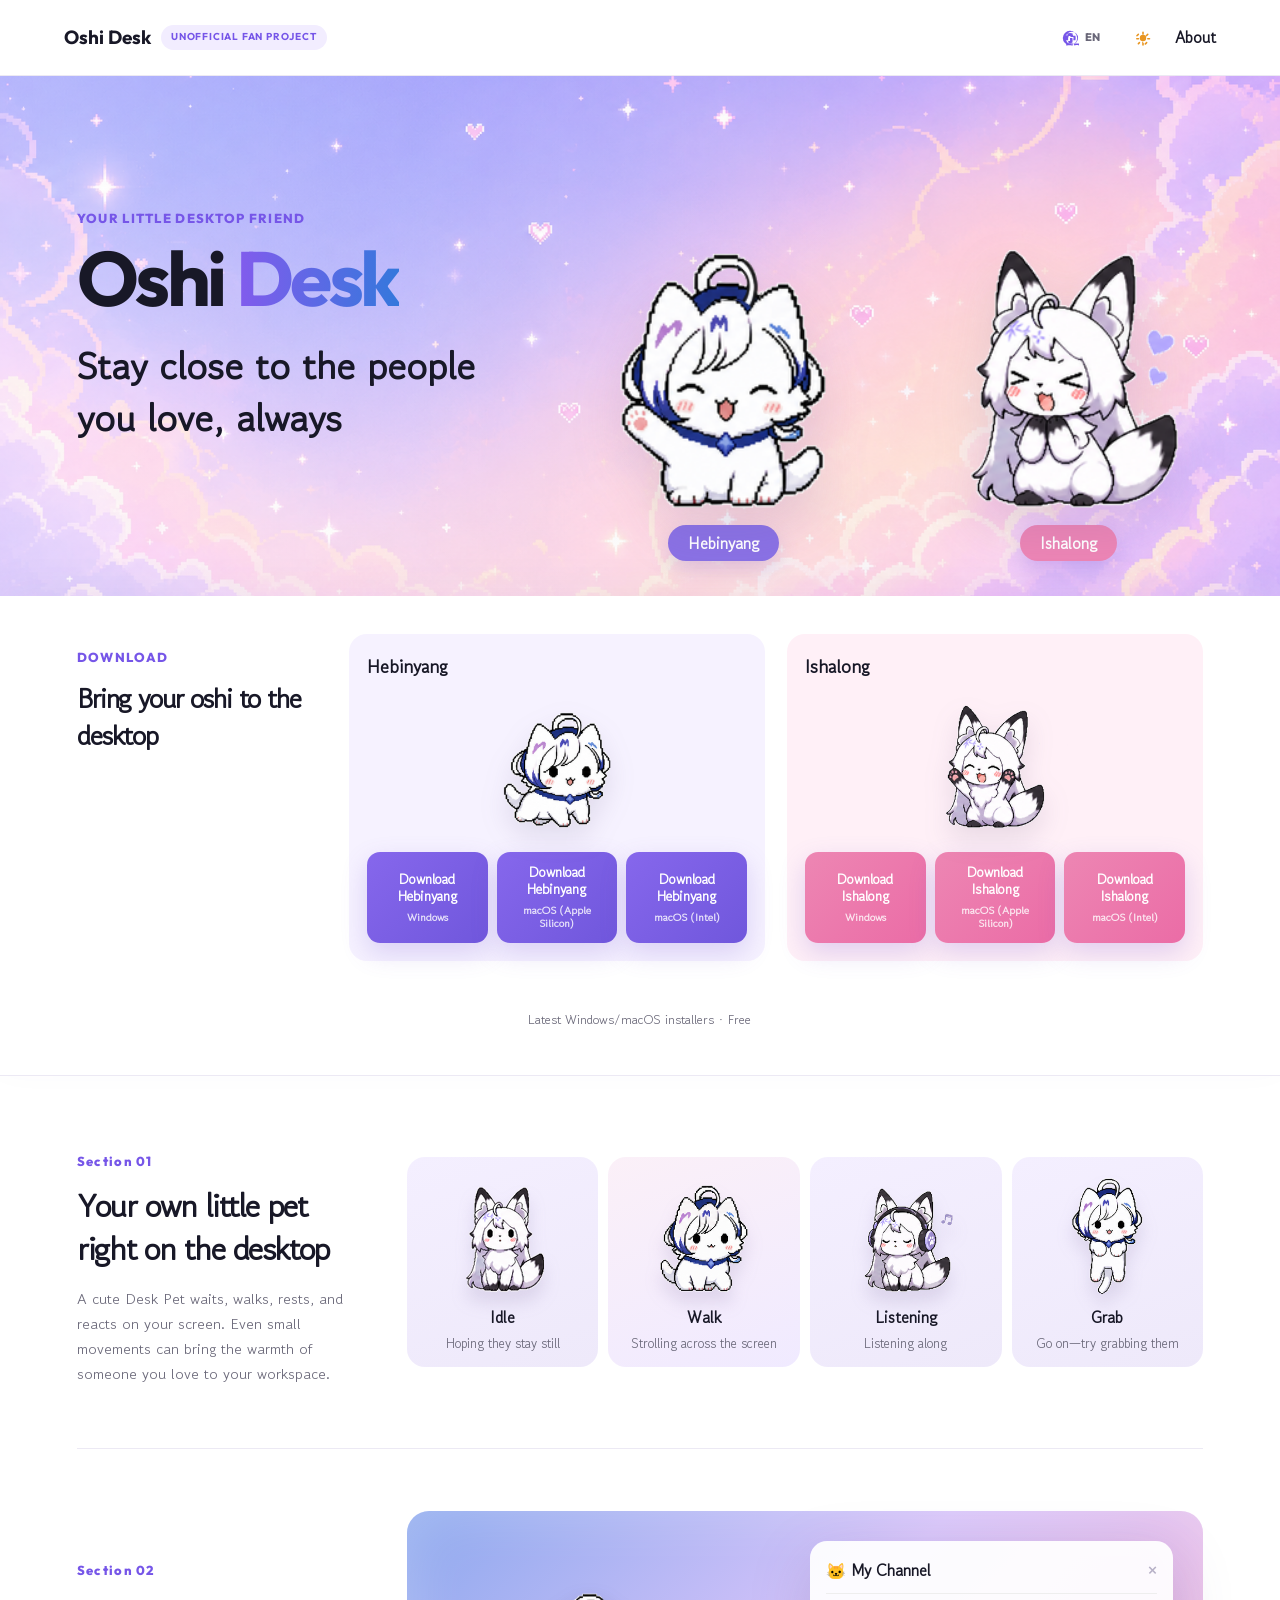
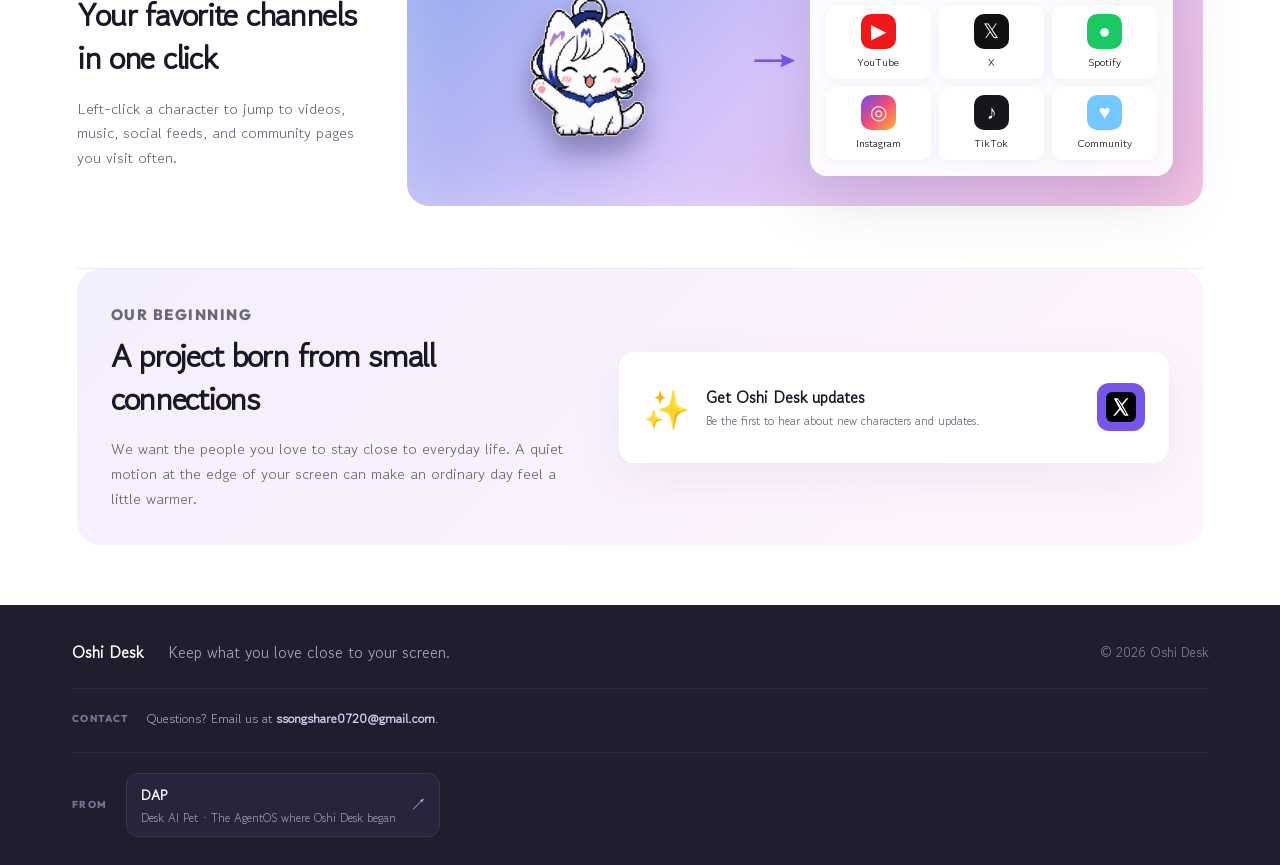
==== en/index.html @ 97364983 "feat(site): add SEO and GEO foundation" ====
<!doctype html>
<html lang="en">
<head>
  <base href="/">
  <!-- Google tag (gtag.js) -->
  <script async src="https://www.googletagmanager.com/gtag/js?id=G-VL1D9DZ0NC"></script>
  <script>
    window.dataLayer = window.dataLayer || [];
    function gtag(){dataLayer.push(arguments);}
    gtag('js', new Date());

    gtag('config', 'G-VL1D9DZ0NC');
  </script>
  <meta charset="UTF-8">
  <meta name="viewport" content="width=device-width, initial-scale=1.0">
  <meta name="description" content="Oshi Desk is a free desktop pet app for Windows and macOS. Keep Hebinyang and Ishalong close to your screen.">
  <meta name="naver-site-verification" content="3d14a1d0fb0dc6d7c941adadced8a1a13a41ca13">
  <meta name="robots" content="index, follow">
  <meta name="theme-color" content="#fff6fb">
  <link rel="canonical" href="https://www.oshidesk.com/en/">
  <link rel="alternate" hreflang="x-default" href="https://www.oshidesk.com/">
  <link rel="alternate" hreflang="ko" href="https://www.oshidesk.com/ko/">
  <link rel="alternate" hreflang="en" href="https://www.oshidesk.com/en/">
  <link rel="alternate" hreflang="ja" href="https://www.oshidesk.com/ja/">
  <link rel="alternate" hreflang="zh-Hant" href="https://www.oshidesk.com/zh-tw/">
  <meta property="og:site_name" content="Oshi Desk">
  <meta property="og:locale" content="en_US">
  <meta property="og:title" content="Oshi Desk - Windows/macOS Desktop Pet">
  <meta property="og:description" content="A free Windows/macOS desktop pet app with your favorite characters.">
  <meta property="og:type" content="website">
  <meta property="og:url" content="https://www.oshidesk.com/en/">
  <meta property="og:image" content="https://www.oshidesk.com/assets/og.png">
  <meta property="og:image:width" content="1024">
  <meta property="og:image:height" content="537">
  <meta property="og:image:alt" content="Oshi Desk 데스크톱 펫 소개 이미지">
  <meta name="twitter:card" content="summary_large_image">
  <meta name="twitter:title" content="Oshi Desk - Windows/macOS Desktop Pet">
  <meta name="twitter:description" content="A free Windows/macOS desktop pet app with your favorite characters.">
  <meta name="twitter:image" content="https://www.oshidesk.com/assets/og.png">
  <title>Oshi Desk - Windows/macOS Desktop Pet</title>
  <link rel="icon" href="favicon.ico" sizes="any">
  <link rel="icon" href="favicon-32.png" type="image/png" sizes="32x32">
  <link rel="icon" href="favicon-16.png" type="image/png" sizes="16x16">
  <link rel="apple-touch-icon" href="favicon-180.png">
  <link rel="preconnect" href="https://fonts.googleapis.com">
  <link rel="preconnect" href="https://fonts.gstatic.com" crossorigin>
  <link href="https://fonts.googleapis.com/css2?family=Gowun+Dodum&family=Outfit:wght@500;600;700;800&display=swap" rel="stylesheet">
  <script type="application/ld+json">
    {
      "@context": "https://schema.org",
      "@type": "SoftwareApplication",
      "name": "Oshi Desk",
      "description": "Oshi Desk는 Windows와 macOS에서 사용할 수 있는 무료 데스크톱 펫 앱입니다. 헤비냥과 이샤롱 캐릭터를 바탕화면 가까이에 둘 수 있습니다.",
      "url": "https://www.oshidesk.com/",
      "image": "https://www.oshidesk.com/assets/og.png",
      "screenshot": "https://www.oshidesk.com/assets/og.png",
      "applicationCategory": "LifestyleApplication",
      "operatingSystem": "Windows, macOS",
      "softwareVersion": "0.2.4",
      "downloadUrl": [
        "https://github.com/Project-Undonghae/oshi-desk/releases/download/v0.2.4/OshiDesk-Hebi-0.2.4-portable-win64.exe",
        "https://github.com/Project-Undonghae/oshi-desk/releases/download/v0.2.4/OshiDesk-Hebi-0.2.4-macos-arm64.dmg",
        "https://github.com/Project-Undonghae/oshi-desk/releases/download/v0.2.4/OshiDesk-Hebi-0.2.4-macos-x64.dmg",
        "https://github.com/Project-Undonghae/oshi-desk/releases/download/v0.2.4/OshiDesk-Isha-0.2.4-portable-win64.exe",
        "https://github.com/Project-Undonghae/oshi-desk/releases/download/v0.2.4/OshiDesk-Isha-0.2.4-macos-arm64.dmg",
        "https://github.com/Project-Undonghae/oshi-desk/releases/download/v0.2.4/OshiDesk-Isha-0.2.4-macos-x64.dmg"
      ],
      "publisher": {
        "@type": "Organization",
        "name": "Oshi Desk",
        "url": "https://www.oshidesk.com/"
      },
      "offers": {
        "@type": "Offer",
        "price": "0",
        "priceCurrency": "USD"
      },
      "sameAs": [
        "https://x.com/Oshi_Desk"
      ]
    }
  </script>
  <script>
    (function () {
      try {
        var stored = localStorage.getItem('oshi-desk-theme');
        var dark = stored === 'dark' || (stored !== 'light' && window.matchMedia('(prefers-color-scheme: dark)').matches);
        document.documentElement.classList.add(dark ? 'dark' : 'light');
      } catch (e) {
        document.documentElement.classList.add('light');
      }
    })();
  </script>
  <link rel="stylesheet" href="styles.css">
</head>
<body>
  <header class="site-header">
    <a class="brand" href="#top" data-i18n-attr="aria-label:brand.home">
      <strong>Oshi Desk</strong>
      <span class="brand-tag" data-i18n="brand.tag">Unofficial Fan Project</span>
    </a>
    <div class="header-actions">
      <div class="lang-switcher">
        <button class="lang-toggle" id="langToggle" type="button" aria-haspopup="listbox" aria-expanded="false" aria-controls="langMenu" data-i18n-attr="aria-label:lang.label;title:lang.label">
          <svg class="lang-icon" viewBox="0 0 20 20" aria-hidden="true"><path fill="currentColor" d="M10 2a8 8 0 1 0 0 16 8 8 0 0 0 0-16zm6.93 3.07a7 7 0 0 1 0 9.86 7 7 0 0 1-9.86 0 7 7 0 0 1 0-9.86 7 7 0 0 1 9.86 0zM10 4.5c-1.2 0-2.3.3-3.3.8.5.7.9 1.5 1.2 2.4h4.2c.3-.9.7-1.7 1.2-2.4-1-.5-2.1-.8-3.3-.8zm-4.1 2.2c-.4.8-.7 1.7-.8 2.6h3.5c-.1-.8-.3-1.6-.6-2.3-.5-.1-1-.1-1.5-.1-.5 0-1 .1-1.6.2zm8.2 0c-.6-.1-1.1-.2-1.6-.2s-1 .1-1.5.1c-.3.7-.5 1.5-.6 2.3h3.5c-.1-.9-.4-1.8-.8-2.6zM4.7 10c0 .9.1 1.8.3 2.6H8c-.1-.8-.1-1.7-.1-2.6s0-1.8.1-2.6H5c-.2.8-.3 1.7-.3 2.6zm5.3 0c0 .9.1 1.7.1 2.6s-.1 1.7-.1 2.6h2.6c.2-.8.3-1.7.3-2.6s-.1-1.8-.3-2.6h-2.6zm3.9 0c0-.9-.1-1.8-.3-2.6h2.4c.2.8.3 1.7.3 2.6s-.1 1.8-.3 2.6h-2.4c.2-.8.3-1.7.3-2.6zM8 13.4c.1.9.3 1.7.6 2.4.5.1 1 .1 1.5.1s1-.1 1.5-.1c.3-.7.5-1.5.6-2.4H8zm-2.7 2.6c.4.8.7 1.6.8 2.5 1-.5 2.1-.8 3.3-.8s2.3.3 3.3.8c.1-.9.4-1.7.8-2.5H5.3zm8.7 2.5c1-.5 2.1-.8 3.3-.8 1.2 0 2.3.3 3.3.8-.1-.9-.4-1.7-.8-2.5h-5.8c.4.8.7 1.6.8 2.5z"/></svg>
          <span class="lang-current" aria-hidden="true">KO</span>
        </button>
        <div class="lang-menu" id="langMenu" role="listbox" hidden>
          <button class="lang-option active" type="button" role="option" data-lang="ko" aria-pressed="true" data-i18n="lang.ko">한국어</button>
          <button class="lang-option" type="button" role="option" data-lang="en" aria-pressed="false" data-i18n="lang.en">English</button>
          <button class="lang-option" type="button" role="option" data-lang="ja" aria-pressed="false" data-i18n="lang.ja">日本語</button>
          <button class="lang-option" type="button" role="option" data-lang="zh-TW" aria-pressed="false" data-i18n="lang.zh-TW">繁體中文</button>
        </div>
      </div>
      <button class="theme-toggle" id="themeToggle" type="button" data-i18n-attr="aria-label:theme.toDark;title:theme.light">
        <svg class="theme-icon theme-icon-sun" viewBox="0 0 20 20" aria-hidden="true"><circle cx="10" cy="10" r="3.2" fill="currentColor"/><path fill="currentColor" d="M10 3.5a.8.8 0 0 1 .8.8V6a.8.8 0 1 1-1.6 0V4.3a.8.8 0 0 1 .8-.8zm0 11a.8.8 0 0 1 .8.8v1.7a.8.8 0 1 1-1.6 0V14.3a.8.8 0 0 1 .8-.8zM16.5 10a.8.8 0 0 1 .8.8.8.8 0 0 1-.8.8h-1.7a.8.8 0 1 1 0-1.6h1.7zm-11 0a.8.8 0 0 1 .8.8.8.8 0 0 1-.8.8H3.8a.8.8 0 1 1 0-1.6h1.7zM14.2 5.8a.8.8 0 0 1 1.1 0 .8.8 0 0 1 0 1.1l-1.2 1.2a.8.8 0 1 1-1.1-1.1l1.2-1.2zM5.9 14.1a.8.8 0 0 1 1.1 0 .8.8 0 0 1 0 1.1l-1.2 1.2a.8.8 0 0 1-1.1-1.1l1.2-1.2zM14.2 14.1a.8.8 0 0 1 0 1.1l-1.2 1.2a.8.8 0 1 1-1.1-1.1l1.2-1.2a.8.8 0 0 1 1.1 0zM5.9 5.8a.8.8 0 0 1 0 1.1L4.7 8.1a.8.8 0 1 1-1.1-1.1l1.2-1.2a.8.8 0 0 1 1.1 0z"/></svg>
        <svg class="theme-icon theme-icon-moon" viewBox="0 0 20 20" aria-hidden="true"><path fill="currentColor" d="M15.5 11.2a6.5 6.5 0 0 1-9.9-8.1A6.5 6.5 0 1 0 15.5 11.2z"/></svg>
      </button>
      <button class="menu-toggle" data-i18n-attr="aria-label:menu.open" aria-expanded="false">☰</button>
      <nav class="nav" aria-label="Main">
        <a href="#about" data-i18n="nav.about">소개</a>
      </nav>
    </div>
  </header>

  <main id="top">
    <section class="hero">
      <div class="hero-art" aria-hidden="true"></div>
      <div class="hero-characters">
        <figure><img src="assets/heavinyang.png" data-i18n-attr="alt:hero.heavinyangAlt" alt="웃으며 손을 흔드는 헤비냥"><figcaption data-i18n="characters.hebi">헤비냥</figcaption></figure>
        <figure><img src="assets/ishalong.png" data-i18n-attr="alt:hero.ishalongAlt" alt="하트를 보내는 이샤롱"><figcaption data-i18n="characters.isha">이샤롱</figcaption></figure>
      </div>
      <div class="hero-copy reveal">
        <p class="eyebrow">YOUR LITTLE DESKTOP FRIEND</p>
        <h1>Oshi <span>Desk</span></h1>
        <p class="hero-lead" data-i18n="hero.lead" data-i18n-html="true">좋아하는 사람과 늘,<br>함께할 수 있도록</p>
      </div>
    </section>

    <section class="download-section" id="download" aria-labelledby="download-title">
      <div class="download-shell">
        <div class="download-heading"><p class="section-label">DOWNLOAD</p><h2 id="download-title" data-i18n="download.title">나의 오시를 데스크톱으로</h2></div>
        <div class="download-groups">
          <div class="download-group heavinyang-download">
            <h3 data-i18n="characters.hebi">헤비냥</h3>
            <img class="download-character" src="assets/download-heavinyang.png" data-i18n-attr="alt:download.heavinyangAlt" alt="달리는 헤비냥">
            <button class="download-btn purple" data-character="hebi" data-platform="win"><b><span class="dl-label" data-dl="hebi" data-i18n="download.hebi">헤비냥 다운로드</span><small class="dl-platform" data-platform-label="win" data-i18n="platform.win">Windows</small></b></button>
            <button class="download-btn purple" data-character="hebi" data-platform="mac_arm64"><b><span class="dl-label" data-dl="hebi" data-i18n="download.hebi">헤비냥 다운로드</span><small class="dl-platform" data-platform-label="mac_arm64" data-i18n="platform.mac_arm64">macOS (Apple Silicon)</small></b></button>
            <button class="download-btn purple" data-character="hebi" data-platform="mac_x64"><b><span class="dl-label" data-dl="hebi" data-i18n="download.hebi">헤비냥 다운로드</span><small class="dl-platform" data-platform-label="mac_x64" data-i18n="platform.mac_x64">macOS (Intel)</small></b></button>
          </div>
          <div class="download-group ishalong-download">
            <h3 data-i18n="characters.isha">이샤롱</h3>
            <img class="download-character" src="assets/download-ishalong.png" data-i18n-attr="alt:download.ishalongAlt" alt="기뻐하는 이샤롱">
            <button class="download-btn pink" data-character="isha" data-platform="win"><b><span class="dl-label" data-dl="isha" data-i18n="download.isha">이샤롱 다운로드</span><small class="dl-platform" data-platform-label="win" data-i18n="platform.win">Windows</small></b></button>
            <button class="download-btn pink" data-character="isha" data-platform="mac_arm64"><b><span class="dl-label" data-dl="isha" data-i18n="download.isha">이샤롱 다운로드</span><small class="dl-platform" data-platform-label="mac_arm64" data-i18n="platform.mac_arm64">macOS (Apple Silicon)</small></b></button>
            <button class="download-btn pink" data-character="isha" data-platform="mac_x64"><b><span class="dl-label" data-dl="isha" data-i18n="download.isha">이샤롱 다운로드</span><small class="dl-platform" data-platform-label="mac_x64" data-i18n="platform.mac_x64">macOS (Intel)</small></b></button>
          </div>
        </div>
        <p class="download-note" data-i18n="download.note">최신 Windows/macOS 설치 파일 · 무료</p>
      </div>
    </section>

    <div class="page-shell">
      <section class="feature section-grid reveal" id="about">
        <div class="section-copy">
          <p class="section-label">Section 01</p>
          <h2 data-i18n="about.h2" data-i18n-html="true">바탕화면 속,<br>나만의 작은 펫과 함께</h2>
          <p data-i18n="about.p">귀여운 Desk Pet이 바탕화면 위에서 기다리고, 걷고, 쉬고, 반응합니다. 작은 움직임만으로도 데스크탑에 좋아하는 사람의 분위기를 더할 수 있어요.</p>
        </div>
        <div class="mood-grid">
          <article class="mood-card"><img class="pet-asset idle" src="assets/idle.png" data-i18n-attr="alt:about.idleAlt" alt="대기 중인 이샤롱"><b>Idle</b><small data-i18n="about.idle">얌전히 기다리길 기도해요</small></article>
          <article class="mood-card"><img class="pet-asset walk" src="assets/walk.png" data-i18n-attr="alt:about.walkAlt" alt="산책하는 헤비냥"><b>Walk</b><small data-i18n="about.walk">화면을 산책해요</small></article>
          <article class="mood-card"><img class="pet-asset listening" src="assets/listening.png" data-i18n-attr="alt:about.listeningAlt" alt="음악을 듣고 있는 이샤롱"><b>Listening</b><small data-i18n="about.listening">함께 들어요</small></article>
          <article class="mood-card"><img class="pet-asset happy" src="assets/grabbed.png" data-i18n-attr="alt:about.grabAlt" alt="잡혀 있는 헤비냥"><b>Grab</b><small data-i18n="about.grab">어디한번 잡아보세요</small></article>
        </div>
      </section>

      <section class="feature section-grid reveal">
        <div class="section-copy">
          <p class="section-label">Section 02</p>
          <h2 data-i18n="channels.h2" data-i18n-html="true">자주 찾는 채널을<br>한 번의 클릭으로</h2>
          <p data-i18n="channels.p">캐릭터를 좌클릭하면 영상, 음악, SNS와 커뮤니티 등 자주 방문하는 채널로 빠르게 이동할 수 있어요.</p>
        </div>
        <div class="channel-demo">
          <div class="demo-pet"><img src="assets/heavinyang.png" data-i18n-attr="alt:channels.demoPetAlt" alt="헤비냥"></div>
          <div class="arrow">→</div>
          <div class="channel-panel">
            <div class="panel-title"><span>🐱</span> <span data-i18n="channels.panelTitle">나의 Channel</span> <b>×</b></div>
            <div class="channel-grid">
              <button type="button" aria-label="YouTube"><span class="yt">▶</span>YouTube</button>
              <button type="button" aria-label="X"><span class="x">𝕏</span>X</button>
              <button type="button" aria-label="Spotify"><span class="sp">●</span>Spotify</button>
              <button type="button" aria-label="Instagram"><span class="ig">◎</span>Instagram</button>
              <button type="button" aria-label="TikTok"><span class="tk">♪</span>TikTok</button>
              <button type="button" aria-label="Community"><span class="co">♥</span>Community</button>
            </div>
          </div>
        </div>
      </section>

      <section class="project-note reveal">
        <div>
          <p class="section-label">OUR BEGINNING</p>
          <h2 data-i18n="project.h2">작은 연결에서 시작된 프로젝트</h2>
          <p data-i18n="project.p">좋아하는 존재가 일상 가까이에 머무는 경험을 목표로 합니다. 화면 한편의 조용한 움직임이 평범한 하루를 조금 더 다정하게 만들기를 바랍니다.</p>
        </div>
        <div class="project-link"><span>✨</span><div><b data-i18n="project.linkTitle">Oshi Desk 소식 받기</b><p data-i18n="project.linkDesc">새 캐릭터와 업데이트를 가장 먼저 확인하세요.</p></div><a class="x-link" href="https://x.com/Oshi_Desk" target="_blank" rel="noopener noreferrer" data-i18n-attr="aria-label:project.xAria"><img src="assets/x-icon.svg" alt=""></a></div>
      </section>
    </div>
  </main>

  <footer class="site-footer">
    <div class="footer-brand">
      <strong>Oshi Desk</strong>
      <span data-i18n="footer.tagline">좋아하는 마음을 화면 가까이.</span>
      <small>© 2026 Oshi Desk</small>
    </div>
    <div class="footer-contact">
      <p class="footer-origin-label">CONTACT</p>
      <p class="footer-contact-copy" data-i18n="footer.contact" data-i18n-html="true">문의사항은 <a href="mailto:ssongshare0720@gmail.com">ssongshare0720@gmail.com</a>으로 보내주세요.</p>
    </div>
    <div class="footer-origin">
      <p class="footer-origin-label">FROM</p>
      <a class="footer-origin-link" href="https://project-undonghae.github.io/desk-ai-pet/" target="_blank" rel="noopener noreferrer" data-i18n-attr="aria-label:footer.originAria">
        <span class="footer-origin-copy">
          <b>DAP</b>
          <small data-i18n="footer.originDesc">Desk AI Pet · Oshi Desk가 시작된 AgentOS</small>
        </span>
        <span class="footer-origin-arrow" aria-hidden="true">↗</span>
      </a>
    </div>
  </footer>
  <div class="toast" role="status" aria-live="polite"></div>
  <script src="i18n.js"></script>
  <script>initI18n();</script>
  <script src="script.js"></script>
</body>
</html>
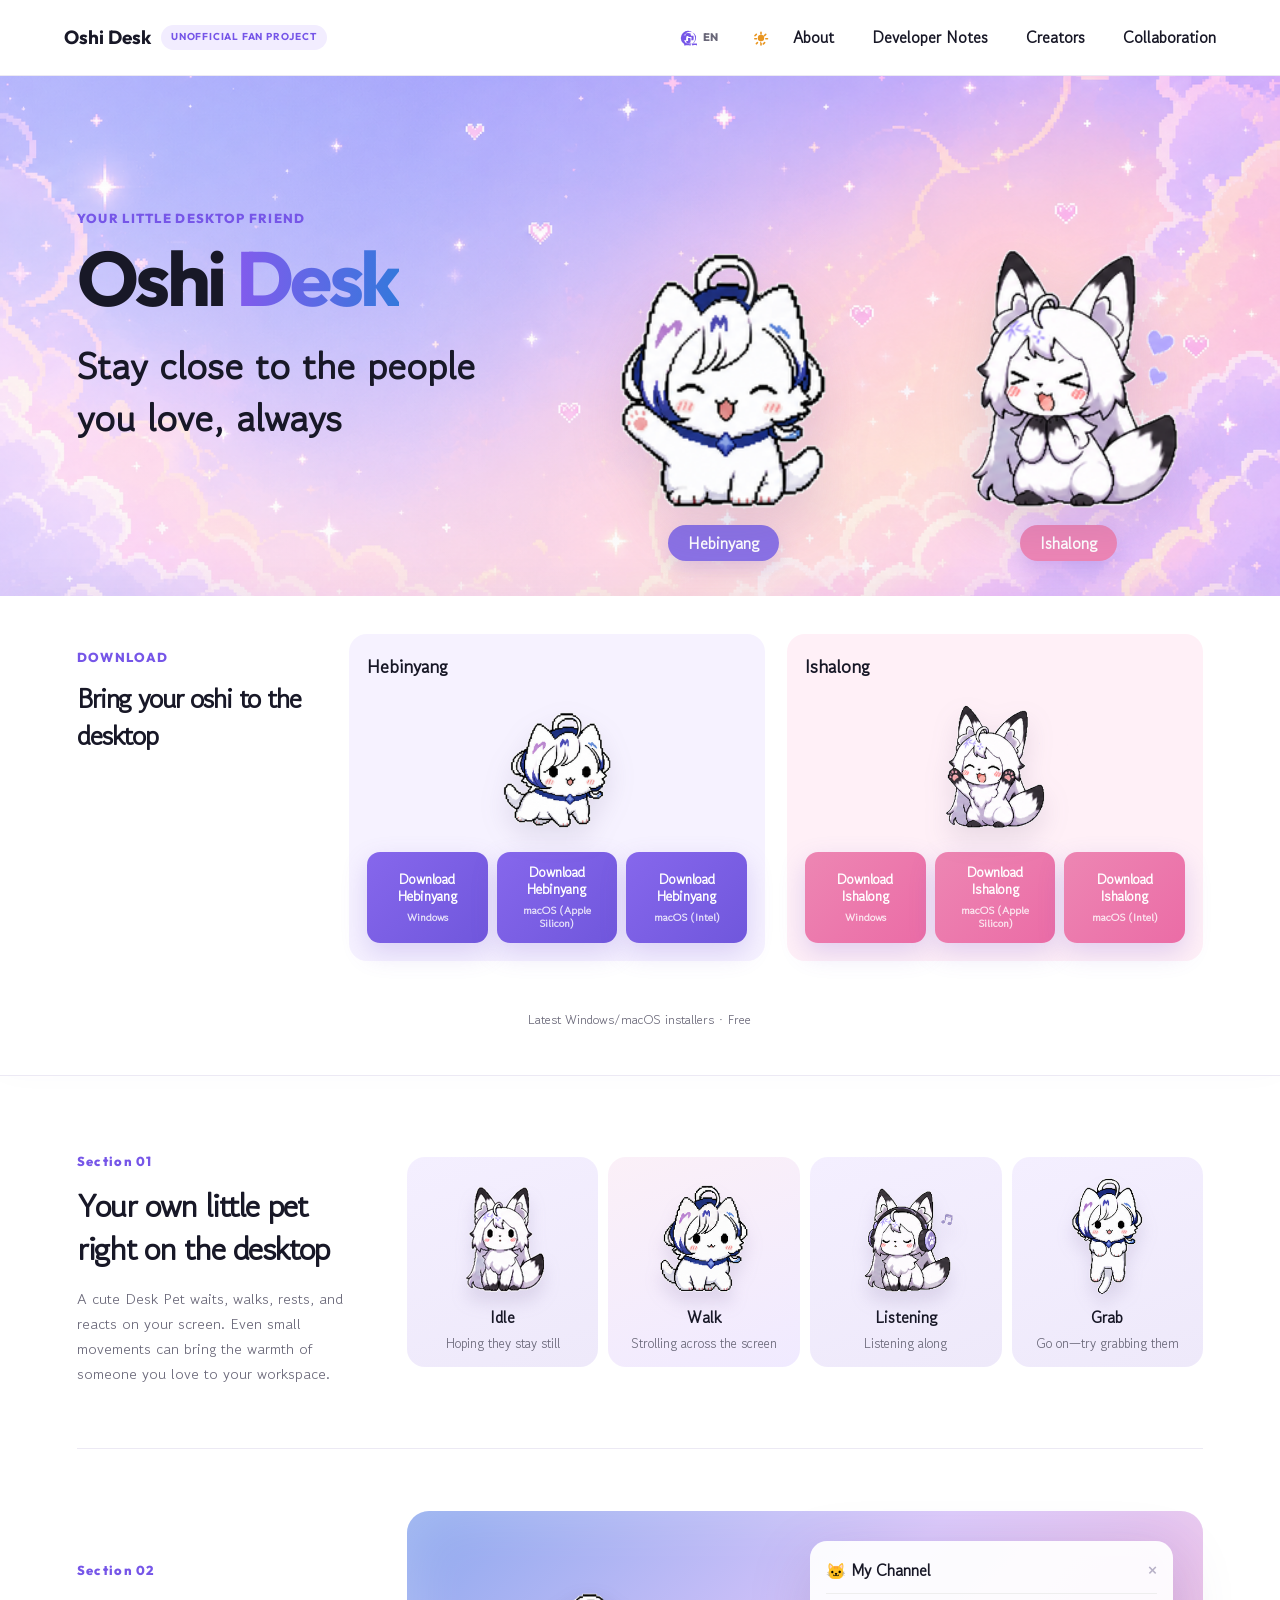
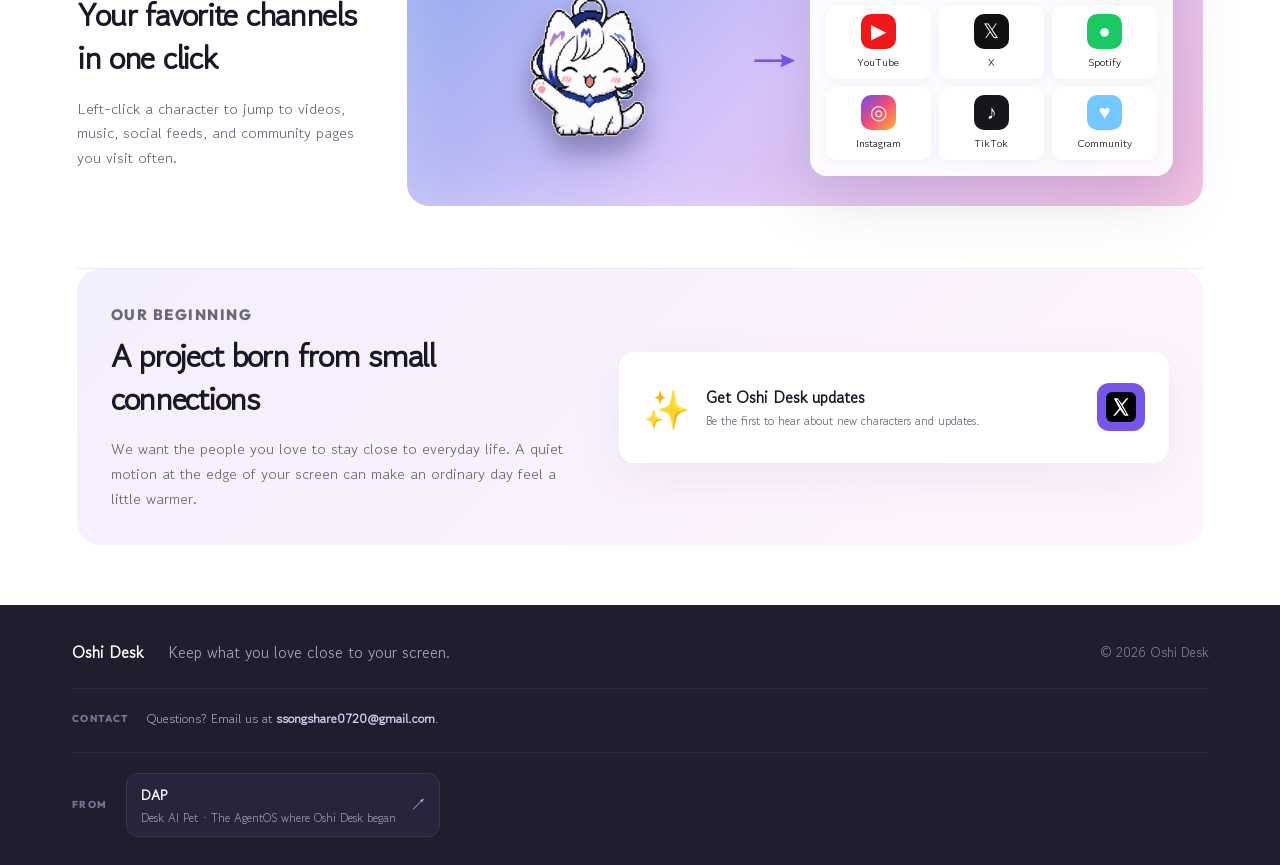
==== commit 011e5a5d: "feat(site): add subpages and finalize SEO/GEO setup Add developer notes, creators, and collaboration" ====
--- a/en/index.html
+++ b/en/index.html
@@ -1,7 +1,6 @@
 <!doctype html>
 <html lang="en">
 <head>
-  <base href="/">
   <!-- Google tag (gtag.js) -->
   <script async src="https://www.googletagmanager.com/gtag/js?id=G-VL1D9DZ0NC"></script>
   <script>
@@ -23,6 +22,7 @@
   <link rel="alternate" hreflang="en" href="https://www.oshidesk.com/en/">
   <link rel="alternate" hreflang="ja" href="https://www.oshidesk.com/ja/">
   <link rel="alternate" hreflang="zh-Hant" href="https://www.oshidesk.com/zh-tw/">
+  <link rel="alternate" type="text/plain" href="/llms.txt" title="LLM Content">
   <meta property="og:site_name" content="Oshi Desk">
   <meta property="og:locale" content="en_US">
   <meta property="og:title" content="Oshi Desk - Windows/macOS Desktop Pet">
@@ -32,16 +32,16 @@
   <meta property="og:image" content="https://www.oshidesk.com/assets/og.png">
   <meta property="og:image:width" content="1024">
   <meta property="og:image:height" content="537">
-  <meta property="og:image:alt" content="Oshi Desk 데스크톱 펫 소개 이미지">
+  <meta property="og:image:alt" content="Oshi Desk - Windows/macOS Desktop Pet preview image">
   <meta name="twitter:card" content="summary_large_image">
   <meta name="twitter:title" content="Oshi Desk - Windows/macOS Desktop Pet">
   <meta name="twitter:description" content="A free Windows/macOS desktop pet app with your favorite characters.">
   <meta name="twitter:image" content="https://www.oshidesk.com/assets/og.png">
   <title>Oshi Desk - Windows/macOS Desktop Pet</title>
-  <link rel="icon" href="favicon.ico" sizes="any">
-  <link rel="icon" href="favicon-32.png" type="image/png" sizes="32x32">
-  <link rel="icon" href="favicon-16.png" type="image/png" sizes="16x16">
-  <link rel="apple-touch-icon" href="favicon-180.png">
+  <link rel="icon" href="/favicon.ico" sizes="any">
+  <link rel="icon" href="/favicon-32.png" type="image/png" sizes="32x32">
+  <link rel="icon" href="/favicon-16.png" type="image/png" sizes="16x16">
+  <link rel="apple-touch-icon" href="/favicon-180.png">
   <link rel="preconnect" href="https://fonts.googleapis.com">
   <link rel="preconnect" href="https://fonts.gstatic.com" crossorigin>
   <link href="https://fonts.googleapis.com/css2?family=Gowun+Dodum&family=Outfit:wght@500;600;700;800&display=swap" rel="stylesheet">
@@ -50,8 +50,9 @@
       "@context": "https://schema.org",
       "@type": "SoftwareApplication",
       "name": "Oshi Desk",
-      "description": "Oshi Desk는 Windows와 macOS에서 사용할 수 있는 무료 데스크톱 펫 앱입니다. 헤비냥과 이샤롱 캐릭터를 바탕화면 가까이에 둘 수 있습니다.",
-      "url": "https://www.oshidesk.com/",
+      "description": "Oshi Desk is a free desktop pet app for Windows and macOS. Keep Hebinyang and Ishalong close to your screen.",
+      "inLanguage": "en",
+      "url": "https://www.oshidesk.com/en/",
       "image": "https://www.oshidesk.com/assets/og.png",
       "screenshot": "https://www.oshidesk.com/assets/og.png",
       "applicationCategory": "LifestyleApplication",
@@ -91,34 +92,37 @@
       }
     })();
   </script>
-  <link rel="stylesheet" href="styles.css">
+  <link rel="stylesheet" href="/styles.css">
 </head>
 <body>
   <header class="site-header">
-    <a class="brand" href="#top" data-i18n-attr="aria-label:brand.home">
+    <a class="brand" href="#top" data-i18n-attr="aria-label:brand.home" aria-label="Oshi Desk home">
       <strong>Oshi Desk</strong>
       <span class="brand-tag" data-i18n="brand.tag">Unofficial Fan Project</span>
     </a>
     <div class="header-actions">
       <div class="lang-switcher">
-        <button class="lang-toggle" id="langToggle" type="button" aria-haspopup="listbox" aria-expanded="false" aria-controls="langMenu" data-i18n-attr="aria-label:lang.label;title:lang.label">
+        <button class="lang-toggle" id="langToggle" type="button" aria-haspopup="listbox" aria-expanded="false" aria-controls="langMenu" data-i18n-attr="aria-label:lang.label;title:lang.label" aria-label="Language" title="Language">
           <svg class="lang-icon" viewBox="0 0 20 20" aria-hidden="true"><path fill="currentColor" d="M10 2a8 8 0 1 0 0 16 8 8 0 0 0 0-16zm6.93 3.07a7 7 0 0 1 0 9.86 7 7 0 0 1-9.86 0 7 7 0 0 1 0-9.86 7 7 0 0 1 9.86 0zM10 4.5c-1.2 0-2.3.3-3.3.8.5.7.9 1.5 1.2 2.4h4.2c.3-.9.7-1.7 1.2-2.4-1-.5-2.1-.8-3.3-.8zm-4.1 2.2c-.4.8-.7 1.7-.8 2.6h3.5c-.1-.8-.3-1.6-.6-2.3-.5-.1-1-.1-1.5-.1-.5 0-1 .1-1.6.2zm8.2 0c-.6-.1-1.1-.2-1.6-.2s-1 .1-1.5.1c-.3.7-.5 1.5-.6 2.3h3.5c-.1-.9-.4-1.8-.8-2.6zM4.7 10c0 .9.1 1.8.3 2.6H8c-.1-.8-.1-1.7-.1-2.6s0-1.8.1-2.6H5c-.2.8-.3 1.7-.3 2.6zm5.3 0c0 .9.1 1.7.1 2.6s-.1 1.7-.1 2.6h2.6c.2-.8.3-1.7.3-2.6s-.1-1.8-.3-2.6h-2.6zm3.9 0c0-.9-.1-1.8-.3-2.6h2.4c.2.8.3 1.7.3 2.6s-.1 1.8-.3 2.6h-2.4c.2-.8.3-1.7.3-2.6zM8 13.4c.1.9.3 1.7.6 2.4.5.1 1 .1 1.5.1s1-.1 1.5-.1c.3-.7.5-1.5.6-2.4H8zm-2.7 2.6c.4.8.7 1.6.8 2.5 1-.5 2.1-.8 3.3-.8s2.3.3 3.3.8c.1-.9.4-1.7.8-2.5H5.3zm8.7 2.5c1-.5 2.1-.8 3.3-.8 1.2 0 2.3.3 3.3.8-.1-.9-.4-1.7-.8-2.5h-5.8c.4.8.7 1.6.8 2.5z"/></svg>
-          <span class="lang-current" aria-hidden="true">KO</span>
+          <span class="lang-current" aria-hidden="true">EN</span>
         </button>
         <div class="lang-menu" id="langMenu" role="listbox" hidden>
-          <button class="lang-option active" type="button" role="option" data-lang="ko" aria-pressed="true" data-i18n="lang.ko">한국어</button>
-          <button class="lang-option" type="button" role="option" data-lang="en" aria-pressed="false" data-i18n="lang.en">English</button>
-          <button class="lang-option" type="button" role="option" data-lang="ja" aria-pressed="false" data-i18n="lang.ja">日本語</button>
-          <button class="lang-option" type="button" role="option" data-lang="zh-TW" aria-pressed="false" data-i18n="lang.zh-TW">繁體中文</button>
-        </div>
-      </div>
-      <button class="theme-toggle" id="themeToggle" type="button" data-i18n-attr="aria-label:theme.toDark;title:theme.light">
+          <button class="lang-option" type="button" role="option" data-lang="ko" aria-pressed="false" aria-selected="false" data-i18n="lang.ko">한국어</button>
+          <button class="lang-option active" type="button" role="option" data-lang="en" aria-pressed="true" aria-selected="true" data-i18n="lang.en">English</button>
+          <button class="lang-option" type="button" role="option" data-lang="ja" aria-pressed="false" aria-selected="false" data-i18n="lang.ja">日本語</button>
+          <button class="lang-option" type="button" role="option" data-lang="zh-TW" aria-pressed="false" aria-selected="false" data-i18n="lang.zh-TW">繁體中文</button>
+        </div>
+      </div>
+      <button class="theme-toggle" id="themeToggle" type="button" data-i18n-attr="aria-label:theme.toDark;title:theme.light" aria-label="Switch to dark mode" title="Light mode">
         <svg class="theme-icon theme-icon-sun" viewBox="0 0 20 20" aria-hidden="true"><circle cx="10" cy="10" r="3.2" fill="currentColor"/><path fill="currentColor" d="M10 3.5a.8.8 0 0 1 .8.8V6a.8.8 0 1 1-1.6 0V4.3a.8.8 0 0 1 .8-.8zm0 11a.8.8 0 0 1 .8.8v1.7a.8.8 0 1 1-1.6 0V14.3a.8.8 0 0 1 .8-.8zM16.5 10a.8.8 0 0 1 .8.8.8.8 0 0 1-.8.8h-1.7a.8.8 0 1 1 0-1.6h1.7zm-11 0a.8.8 0 0 1 .8.8.8.8 0 0 1-.8.8H3.8a.8.8 0 1 1 0-1.6h1.7zM14.2 5.8a.8.8 0 0 1 1.1 0 .8.8 0 0 1 0 1.1l-1.2 1.2a.8.8 0 1 1-1.1-1.1l1.2-1.2zM5.9 14.1a.8.8 0 0 1 1.1 0 .8.8 0 0 1 0 1.1l-1.2 1.2a.8.8 0 0 1-1.1-1.1l1.2-1.2zM14.2 14.1a.8.8 0 0 1 0 1.1l-1.2 1.2a.8.8 0 1 1-1.1-1.1l1.2-1.2a.8.8 0 0 1 1.1 0zM5.9 5.8a.8.8 0 0 1 0 1.1L4.7 8.1a.8.8 0 1 1-1.1-1.1l1.2-1.2a.8.8 0 0 1 1.1 0z"/></svg>
         <svg class="theme-icon theme-icon-moon" viewBox="0 0 20 20" aria-hidden="true"><path fill="currentColor" d="M15.5 11.2a6.5 6.5 0 0 1-9.9-8.1A6.5 6.5 0 1 0 15.5 11.2z"/></svg>
       </button>
-      <button class="menu-toggle" data-i18n-attr="aria-label:menu.open" aria-expanded="false">☰</button>
-      <nav class="nav" aria-label="Main">
-        <a href="#about" data-i18n="nav.about">소개</a>
+      <button class="menu-toggle" data-i18n-attr="aria-label:menu.open" aria-expanded="false" aria-label="Open menu">☰</button>
+      <nav class="nav" data-i18n-attr="aria-label:nav.aria" aria-label="Main">
+        <a href="#about" data-i18n="nav.about">About</a>
+        <a href="/developer-notes.html" data-i18n="nav.notes">Developer Notes</a>
+        <a href="/creators.html" data-i18n="nav.creators">Creators</a>
+        <a href="/collaboration.html" data-i18n="nav.collaboration">Collaboration</a>
       </nav>
     </div>
   </header>
@@ -127,36 +131,36 @@
     <section class="hero">
       <div class="hero-art" aria-hidden="true"></div>
       <div class="hero-characters">
-        <figure><img src="assets/heavinyang.png" data-i18n-attr="alt:hero.heavinyangAlt" alt="웃으며 손을 흔드는 헤비냥"><figcaption data-i18n="characters.hebi">헤비냥</figcaption></figure>
-        <figure><img src="assets/ishalong.png" data-i18n-attr="alt:hero.ishalongAlt" alt="하트를 보내는 이샤롱"><figcaption data-i18n="characters.isha">이샤롱</figcaption></figure>
+        <figure><img src="/assets/heavinyang.png" data-i18n-attr="alt:hero.heavinyangAlt" alt="Hebinyang waving happily"><figcaption data-i18n="characters.hebi">Hebinyang</figcaption></figure>
+        <figure><img src="/assets/ishalong.png" data-i18n-attr="alt:hero.ishalongAlt" alt="Ishalong sending a heart"><figcaption data-i18n="characters.isha">Ishalong</figcaption></figure>
       </div>
       <div class="hero-copy reveal">
         <p class="eyebrow">YOUR LITTLE DESKTOP FRIEND</p>
         <h1>Oshi <span>Desk</span></h1>
-        <p class="hero-lead" data-i18n="hero.lead" data-i18n-html="true">좋아하는 사람과 늘,<br>함께할 수 있도록</p>
+        <p class="hero-lead" data-i18n="hero.lead" data-i18n-html="true">Stay close to the people<br>you love, always</p>
       </div>
     </section>
 
     <section class="download-section" id="download" aria-labelledby="download-title">
       <div class="download-shell">
-        <div class="download-heading"><p class="section-label">DOWNLOAD</p><h2 id="download-title" data-i18n="download.title">나의 오시를 데스크톱으로</h2></div>
+        <div class="download-heading"><p class="section-label">DOWNLOAD</p><h2 id="download-title" data-i18n="download.title">Bring your oshi to the desktop</h2></div>
         <div class="download-groups">
           <div class="download-group heavinyang-download">
-            <h3 data-i18n="characters.hebi">헤비냥</h3>
-            <img class="download-character" src="assets/download-heavinyang.png" data-i18n-attr="alt:download.heavinyangAlt" alt="달리는 헤비냥">
-            <button class="download-btn purple" data-character="hebi" data-platform="win"><b><span class="dl-label" data-dl="hebi" data-i18n="download.hebi">헤비냥 다운로드</span><small class="dl-platform" data-platform-label="win" data-i18n="platform.win">Windows</small></b></button>
-            <button class="download-btn purple" data-character="hebi" data-platform="mac_arm64"><b><span class="dl-label" data-dl="hebi" data-i18n="download.hebi">헤비냥 다운로드</span><small class="dl-platform" data-platform-label="mac_arm64" data-i18n="platform.mac_arm64">macOS (Apple Silicon)</small></b></button>
-            <button class="download-btn purple" data-character="hebi" data-platform="mac_x64"><b><span class="dl-label" data-dl="hebi" data-i18n="download.hebi">헤비냥 다운로드</span><small class="dl-platform" data-platform-label="mac_x64" data-i18n="platform.mac_x64">macOS (Intel)</small></b></button>
+            <h3 data-i18n="characters.hebi">Hebinyang</h3>
+            <img class="download-character" src="/assets/download-heavinyang.png" data-i18n-attr="alt:download.heavinyangAlt" alt="Hebinyang running">
+            <a class="download-btn purple" href="https://github.com/Project-Undonghae/oshi-desk/releases/download/v0.2.4/OshiDesk-Hebi-0.2.4-portable-win64.exe" data-character="hebi" data-platform="win" rel="noopener noreferrer"><b><span class="dl-label" data-dl="hebi" data-i18n="download.hebi">Download Hebinyang</span><small class="dl-platform" data-platform-label="win" data-i18n="platform.win">Windows</small></b></a>
+            <a class="download-btn purple" href="https://github.com/Project-Undonghae/oshi-desk/releases/download/v0.2.4/OshiDesk-Hebi-0.2.4-macos-arm64.dmg" data-character="hebi" data-platform="mac_arm64" rel="noopener noreferrer"><b><span class="dl-label" data-dl="hebi" data-i18n="download.hebi">Download Hebinyang</span><small class="dl-platform" data-platform-label="mac_arm64" data-i18n="platform.mac_arm64">macOS (Apple Silicon)</small></b></a>
+            <a class="download-btn purple" href="https://github.com/Project-Undonghae/oshi-desk/releases/download/v0.2.4/OshiDesk-Hebi-0.2.4-macos-x64.dmg" data-character="hebi" data-platform="mac_x64" rel="noopener noreferrer"><b><span class="dl-label" data-dl="hebi" data-i18n="download.hebi">Download Hebinyang</span><small class="dl-platform" data-platform-label="mac_x64" data-i18n="platform.mac_x64">macOS (Intel)</small></b></a>
           </div>
           <div class="download-group ishalong-download">
-            <h3 data-i18n="characters.isha">이샤롱</h3>
-            <img class="download-character" src="assets/download-ishalong.png" data-i18n-attr="alt:download.ishalongAlt" alt="기뻐하는 이샤롱">
-            <button class="download-btn pink" data-character="isha" data-platform="win"><b><span class="dl-label" data-dl="isha" data-i18n="download.isha">이샤롱 다운로드</span><small class="dl-platform" data-platform-label="win" data-i18n="platform.win">Windows</small></b></button>
-            <button class="download-btn pink" data-character="isha" data-platform="mac_arm64"><b><span class="dl-label" data-dl="isha" data-i18n="download.isha">이샤롱 다운로드</span><small class="dl-platform" data-platform-label="mac_arm64" data-i18n="platform.mac_arm64">macOS (Apple Silicon)</small></b></button>
-            <button class="download-btn pink" data-character="isha" data-platform="mac_x64"><b><span class="dl-label" data-dl="isha" data-i18n="download.isha">이샤롱 다운로드</span><small class="dl-platform" data-platform-label="mac_x64" data-i18n="platform.mac_x64">macOS (Intel)</small></b></button>
+            <h3 data-i18n="characters.isha">Ishalong</h3>
+            <img class="download-character" src="/assets/download-ishalong.png" data-i18n-attr="alt:download.ishalongAlt" alt="Ishalong celebrating">
+            <a class="download-btn pink" href="https://github.com/Project-Undonghae/oshi-desk/releases/download/v0.2.4/OshiDesk-Isha-0.2.4-portable-win64.exe" data-character="isha" data-platform="win" rel="noopener noreferrer"><b><span class="dl-label" data-dl="isha" data-i18n="download.isha">Download Ishalong</span><small class="dl-platform" data-platform-label="win" data-i18n="platform.win">Windows</small></b></a>
+            <a class="download-btn pink" href="https://github.com/Project-Undonghae/oshi-desk/releases/download/v0.2.4/OshiDesk-Isha-0.2.4-macos-arm64.dmg" data-character="isha" data-platform="mac_arm64" rel="noopener noreferrer"><b><span class="dl-label" data-dl="isha" data-i18n="download.isha">Download Ishalong</span><small class="dl-platform" data-platform-label="mac_arm64" data-i18n="platform.mac_arm64">macOS (Apple Silicon)</small></b></a>
+            <a class="download-btn pink" href="https://github.com/Project-Undonghae/oshi-desk/releases/download/v0.2.4/OshiDesk-Isha-0.2.4-macos-x64.dmg" data-character="isha" data-platform="mac_x64" rel="noopener noreferrer"><b><span class="dl-label" data-dl="isha" data-i18n="download.isha">Download Ishalong</span><small class="dl-platform" data-platform-label="mac_x64" data-i18n="platform.mac_x64">macOS (Intel)</small></b></a>
           </div>
         </div>
-        <p class="download-note" data-i18n="download.note">최신 Windows/macOS 설치 파일 · 무료</p>
+        <p class="download-note" data-i18n="download.note">Latest Windows/macOS installers · Free</p>
       </div>
     </section>
 
@@ -164,28 +168,28 @@
       <section class="feature section-grid reveal" id="about">
         <div class="section-copy">
           <p class="section-label">Section 01</p>
-          <h2 data-i18n="about.h2" data-i18n-html="true">바탕화면 속,<br>나만의 작은 펫과 함께</h2>
-          <p data-i18n="about.p">귀여운 Desk Pet이 바탕화면 위에서 기다리고, 걷고, 쉬고, 반응합니다. 작은 움직임만으로도 데스크탑에 좋아하는 사람의 분위기를 더할 수 있어요.</p>
+          <h2 data-i18n="about.h2" data-i18n-html="true">Your own little pet<br>right on the desktop</h2>
+          <p data-i18n="about.p">A cute Desk Pet waits, walks, rests, and reacts on your screen. Even small movements can bring the warmth of someone you love to your workspace.</p>
         </div>
         <div class="mood-grid">
-          <article class="mood-card"><img class="pet-asset idle" src="assets/idle.png" data-i18n-attr="alt:about.idleAlt" alt="대기 중인 이샤롱"><b>Idle</b><small data-i18n="about.idle">얌전히 기다리길 기도해요</small></article>
-          <article class="mood-card"><img class="pet-asset walk" src="assets/walk.png" data-i18n-attr="alt:about.walkAlt" alt="산책하는 헤비냥"><b>Walk</b><small data-i18n="about.walk">화면을 산책해요</small></article>
-          <article class="mood-card"><img class="pet-asset listening" src="assets/listening.png" data-i18n-attr="alt:about.listeningAlt" alt="음악을 듣고 있는 이샤롱"><b>Listening</b><small data-i18n="about.listening">함께 들어요</small></article>
-          <article class="mood-card"><img class="pet-asset happy" src="assets/grabbed.png" data-i18n-attr="alt:about.grabAlt" alt="잡혀 있는 헤비냥"><b>Grab</b><small data-i18n="about.grab">어디한번 잡아보세요</small></article>
+          <article class="mood-card"><img class="pet-asset idle" src="/assets/idle.png" data-i18n-attr="alt:about.idleAlt" alt="Ishalong idling"><b>Idle</b><small data-i18n="about.idle">Hoping they stay still</small></article>
+          <article class="mood-card"><img class="pet-asset walk" src="/assets/walk.png" data-i18n-attr="alt:about.walkAlt" alt="Hebinyang walking"><b>Walk</b><small data-i18n="about.walk">Strolling across the screen</small></article>
+          <article class="mood-card"><img class="pet-asset listening" src="/assets/listening.png" data-i18n-attr="alt:about.listeningAlt" alt="Ishalong listening to music"><b>Listening</b><small data-i18n="about.listening">Listening along</small></article>
+          <article class="mood-card"><img class="pet-asset happy" src="/assets/grabbed.png" data-i18n-attr="alt:about.grabAlt" alt="Hebinyang being grabbed"><b>Grab</b><small data-i18n="about.grab">Go on—try grabbing them</small></article>
         </div>
       </section>
 
       <section class="feature section-grid reveal">
         <div class="section-copy">
           <p class="section-label">Section 02</p>
-          <h2 data-i18n="channels.h2" data-i18n-html="true">자주 찾는 채널을<br>한 번의 클릭으로</h2>
-          <p data-i18n="channels.p">캐릭터를 좌클릭하면 영상, 음악, SNS와 커뮤니티 등 자주 방문하는 채널로 빠르게 이동할 수 있어요.</p>
+          <h2 data-i18n="channels.h2" data-i18n-html="true">Your favorite channels<br>in one click</h2>
+          <p data-i18n="channels.p">Left-click a character to jump to videos, music, social feeds, and community pages you visit often.</p>
         </div>
         <div class="channel-demo">
-          <div class="demo-pet"><img src="assets/heavinyang.png" data-i18n-attr="alt:channels.demoPetAlt" alt="헤비냥"></div>
+          <div class="demo-pet"><img src="/assets/heavinyang.png" data-i18n-attr="alt:channels.demoPetAlt" alt="Hebinyang"></div>
           <div class="arrow">→</div>
           <div class="channel-panel">
-            <div class="panel-title"><span>🐱</span> <span data-i18n="channels.panelTitle">나의 Channel</span> <b>×</b></div>
+            <div class="panel-title"><span>🐱</span> <span data-i18n="channels.panelTitle">My Channel</span> <b>×</b></div>
             <div class="channel-grid">
               <button type="button" aria-label="YouTube"><span class="yt">▶</span>YouTube</button>
               <button type="button" aria-label="X"><span class="x">𝕏</span>X</button>
@@ -201,10 +205,10 @@
       <section class="project-note reveal">
         <div>
           <p class="section-label">OUR BEGINNING</p>
-          <h2 data-i18n="project.h2">작은 연결에서 시작된 프로젝트</h2>
-          <p data-i18n="project.p">좋아하는 존재가 일상 가까이에 머무는 경험을 목표로 합니다. 화면 한편의 조용한 움직임이 평범한 하루를 조금 더 다정하게 만들기를 바랍니다.</p>
-        </div>
-        <div class="project-link"><span>✨</span><div><b data-i18n="project.linkTitle">Oshi Desk 소식 받기</b><p data-i18n="project.linkDesc">새 캐릭터와 업데이트를 가장 먼저 확인하세요.</p></div><a class="x-link" href="https://x.com/Oshi_Desk" target="_blank" rel="noopener noreferrer" data-i18n-attr="aria-label:project.xAria"><img src="assets/x-icon.svg" alt=""></a></div>
+          <h2 data-i18n="project.h2">A project born from small connections</h2>
+          <p data-i18n="project.p">We want the people you love to stay close to everyday life. A quiet motion at the edge of your screen can make an ordinary day feel a little warmer.</p>
+        </div>
+        <div class="project-link"><span>✨</span><div><b data-i18n="project.linkTitle">Get Oshi Desk updates</b><p data-i18n="project.linkDesc">Be the first to hear about new characters and updates.</p></div><a class="x-link" href="https://x.com/Oshi_Desk" target="_blank" rel="noopener noreferrer" data-i18n-attr="aria-label:project.xAria" aria-label="Follow Oshi Desk on X"><img src="/assets/x-icon.svg" alt=""></a></div>
       </section>
     </div>
   </main>
@@ -212,28 +216,27 @@
   <footer class="site-footer">
     <div class="footer-brand">
       <strong>Oshi Desk</strong>
-      <span data-i18n="footer.tagline">좋아하는 마음을 화면 가까이.</span>
+      <span data-i18n="footer.tagline">Keep what you love close to your screen.</span>
       <small>© 2026 Oshi Desk</small>
     </div>
     <div class="footer-contact">
       <p class="footer-origin-label">CONTACT</p>
-      <p class="footer-contact-copy" data-i18n="footer.contact" data-i18n-html="true">문의사항은 <a href="mailto:ssongshare0720@gmail.com">ssongshare0720@gmail.com</a>으로 보내주세요.</p>
+      <p class="footer-contact-copy" data-i18n="footer.contact" data-i18n-html="true">Questions? Email us at <a href="mailto:ssongshare0720@gmail.com">ssongshare0720@gmail.com</a>.</p>
     </div>
     <div class="footer-origin">
       <p class="footer-origin-label">FROM</p>
-      <a class="footer-origin-link" href="https://project-undonghae.github.io/desk-ai-pet/" target="_blank" rel="noopener noreferrer" data-i18n-attr="aria-label:footer.originAria">
+      <a class="footer-origin-link" href="https://project-undonghae.github.io/desk-ai-pet/" target="_blank" rel="noopener noreferrer" data-i18n-attr="aria-label:footer.originAria" aria-label="DAP, Desk AI Pet — the AgentOS where Oshi Desk began">
         <span class="footer-origin-copy">
           <b>DAP</b>
-          <small data-i18n="footer.originDesc">Desk AI Pet · Oshi Desk가 시작된 AgentOS</small>
+          <small data-i18n="footer.originDesc">Desk AI Pet · The AgentOS where Oshi Desk began</small>
         </span>
         <span class="footer-origin-arrow" aria-hidden="true">↗</span>
       </a>
     </div>
   </footer>
   <div class="toast" role="status" aria-live="polite"></div>
-  <script src="i18n.js"></script>
+  <script src="/i18n.js"></script>
   <script>initI18n();</script>
-  <script src="script.js"></script>
+  <script src="/script.js"></script>
 </body>
 </html>
-
--- a/styles.css
+++ b/styles.css
@@ -0,0 +1,93 @@
+:root{--ink:#181827;--muted:#696778;--purple:#7656e8;--pink:#ef77ac;--line:#ece9f4;--paper:#fff;--lav:#f2edff}*{box-sizing:border-box}html{scroll-behavior:smooth}body{margin:0;color:var(--ink);font-family:"Gowun Dodum",sans-serif;background:#fff;line-height:1.65}button,a{font:inherit}.site-header{height:76px;padding:0 clamp(24px,5vw,72px);display:flex;align-items:center;justify-content:space-between;position:sticky;top:0;z-index:20;background:rgba(255,255,255,.9);backdrop-filter:blur(14px);border-bottom:1px solid rgba(232,228,241,.8)}.brand{display:flex;align-items:center;gap:10px;text-decoration:none;color:var(--ink);font-family:Outfit,sans-serif;font-size:19px}.brand-cat{width:34px;height:34px;display:grid;place-items:center;border-radius:11px;background:linear-gradient(135deg,#8062f3,#e68ac4);box-shadow:0 7px 18px #8d72e740}.nav{display:flex;gap:38px;align-items:center}.nav a{text-decoration:none;color:var(--ink);font-weight:700}.nav a:not(.nav-cta):hover{color:var(--purple)}.nav-cta{color:white!important;background:linear-gradient(135deg,#8b67ef,#6652d8);padding:10px 24px;border-radius:99px;box-shadow:0 8px 24px #7656e844}.menu-toggle{display:none;border:0;background:none;font-size:24px}.hero{min-height:520px;position:relative;display:grid;align-items:center;overflow:hidden;background:#eee7ff}.hero-art{position:absolute;inset:0;background-image:linear-gradient(90deg,rgba(255,255,255,.16),transparent 48%),url('assets/ever-connect-hero.png');background-size:cover;background-position:center}.hero-copy{position:relative;z-index:2;width:min(1160px,88%);margin:auto;padding:65px 0}.eyebrow,.section-label{font-family:Outfit,sans-serif;color:var(--purple);font-size:13px;font-weight:800;letter-spacing:.1em}.hero h1{font-family:Outfit,sans-serif;font-size:clamp(52px,6vw,78px);line-height:.95;margin:12px 0 25px;letter-spacing:-.045em}.hero h1 span{background:linear-gradient(90deg,#835bed,#3478dc);-webkit-background-clip:text;color:transparent}.hero-lead{font-size:clamp(25px,3vw,38px);font-weight:800;line-height:1.35;margin:0 0 34px}.download-row{display:flex;gap:14px}.download-btn{border:0;text-decoration:none;color:#fff;min-width:210px;border-radius:15px;padding:14px 22px;display:flex;align-items:center;gap:13px;text-align:left;cursor:pointer;box-shadow:0 10px 26px #785ad139;transition:.2s transform,.2s box-shadow}.download-btn:hover{transform:translateY(-3px);box-shadow:0 15px 32px #785ad150}.download-btn:disabled{opacity:.55;cursor:not-allowed;transform:none;box-shadow:0 10px 26px #785ad139}.download-btn.purple{background:linear-gradient(135deg,#8667ec,#7057dc)}.download-btn.pink{background:linear-gradient(135deg,#ed86b3,#eb6ca6)}.download-btn span{font-size:27px}.download-btn b{font-weight:700}.download-btn small{display:block;opacity:.82}.hero-note{position:absolute;z-index:2;right:8%;bottom:17px;color:#776c91;font-size:13px}.page-shell{width:min(1160px,88%);margin:auto}.feature{padding:62px 0;border-bottom:1px solid var(--line)}.section-grid{display:grid;grid-template-columns:280px 1fr;gap:50px;align-items:center}.section-copy h2,.project-note h2{font-size:clamp(25px,2.5vw,34px);line-height:1.35;margin:7px 0 16px;letter-spacing:-.04em}.section-copy p:last-child,.project-note p{font-size:15px;color:var(--muted);margin:0}.mood-grid{display:grid;grid-template-columns:repeat(4,1fr);gap:10px}.mood-card{min-height:210px;background:linear-gradient(160deg,#f4efff,#eee9fa);border-radius:18px;display:flex;flex-direction:column;align-items:center;justify-content:center;gap:3px;transition:.25s transform}.mood-card:hover{transform:translateY(-6px)}.mood-card:nth-child(2){background:linear-gradient(160deg,#fbf0f8,#f0eaff)}.mood-card .cat-emoji{font-size:82px;filter:drop-shadow(0 12px 8px #7b68a02b);animation:float 3s ease-in-out infinite}.mood-card small{color:var(--muted)}.walk{animation-delay:.7s!important}.sleep{animation-delay:1.4s!important}.happy{animation-delay:2.1s!important}@keyframes float{50%{transform:translateY(-7px) rotate(2deg)}}.channel-demo{min-height:280px;padding:30px;border-radius:22px;background:linear-gradient(135deg,#8ca8ee,#d8c4fa 50%,#f1b7dd);display:grid;grid-template-columns:1fr 70px 1.2fr;align-items:center;box-shadow:inset 0 0 60px #fff4}.demo-pet{font-size:92px;text-align:center;filter:drop-shadow(0 15px 12px #59558b55)}.arrow{font-size:50px;color:#7656e8;text-align:center}.channel-panel{background:rgba(255,255,255,.93);padding:16px;border-radius:17px;box-shadow:0 20px 60px #55517b35}.panel-title{font-weight:700;border-bottom:1px solid #eee;padding-bottom:9px}.panel-title b{float:right;color:#b7b1c7}.channel-grid{display:grid;grid-template-columns:repeat(3,1fr);gap:8px;margin-top:12px}.channel-grid a{display:flex;flex-direction:column;align-items:center;text-decoration:none;color:var(--ink);font-size:11px;background:white;padding:8px 3px;border-radius:10px;box-shadow:0 3px 12px #766d9b12}.channel-grid span{width:35px;height:35px;display:grid;place-items:center;border-radius:10px;color:white;font-size:20px;font-family:Arial,sans-serif;margin-bottom:4px}.yt{background:#f01818}.x{background:#111}.sp{background:#1bc963}.ig{background:linear-gradient(135deg,#6b4cf0,#f34b75,#ffb338)}.tk{background:#16161b}.co{background:#73c9ff}.download-note{grid-column:1/-1;margin:6px 0 0;text-align:center;color:var(--muted);font-size:13px}
+.center{text-align:center}
+.project-note{margin-bottom:60px;background:linear-gradient(135deg,#f4efff,#fff5fb);border-radius:23px;padding:34px;display:grid;grid-template-columns:1fr 1.2fr;gap:50px;align-items:center}.project-link{display:flex;align-items:center;gap:16px;background:#fff;padding:24px;border-radius:16px;box-shadow:0 15px 45px #7966aa17}.project-link>span{font-size:38px}.project-link p{font-size:12px}.project-link a{margin-left:auto;text-decoration:none;color:white;background:var(--purple);padding:10px 15px;border-radius:10px;white-space:nowrap}footer.site-footer{background:#1f1d2e;color:white;padding:34px clamp(24px,6vw,72px) 28px;display:flex;flex-direction:column;gap:22px}.footer-brand{display:flex;flex-wrap:wrap;gap:10px 25px;align-items:center}.footer-brand span{color:#aaa5bd}.footer-brand small{margin-left:auto;color:#858092}.footer-contact{padding-top:20px;border-top:1px solid #2e2b42;display:flex;flex-wrap:wrap;align-items:center;gap:8px 18px}.footer-contact-copy{margin:0;font-size:13px;color:#aaa5bd;line-height:1.6}.footer-contact-copy a{color:#d4c8f5;text-decoration:none;font-weight:700}.footer-contact-copy a:hover{text-decoration:underline}.footer-origin{padding-top:20px;border-top:1px solid #2e2b42;display:flex;flex-wrap:wrap;align-items:center;gap:12px 18px}.footer-origin-label{margin:0;font-family:Outfit,sans-serif;font-size:10px;font-weight:800;letter-spacing:.14em;color:#7a7394}.footer-origin-link{display:flex;align-items:center;gap:12px;padding:10px 14px;border-radius:12px;background:#28243c;border:1px solid #3a3552;text-decoration:none;color:#e8e4f4;transition:.2s background,.2s border-color}.footer-origin-link:hover{background:#312c48;border-color:#5a5380}.footer-origin-copy{display:flex;flex-direction:column;gap:2px}.footer-origin-copy b{font-size:14px;font-weight:700;color:#fff}.footer-origin-copy small{font-size:12px;color:#9d96b3;line-height:1.45}.footer-origin-arrow{margin-left:4px;font-size:14px;color:#b8a8e8}.toast{position:fixed;left:50%;bottom:25px;transform:translate(-50%,30px);background:#282439;color:#fff;padding:12px 22px;border-radius:99px;opacity:0;pointer-events:none;transition:.25s;z-index:30}.toast.show{opacity:1;transform:translate(-50%,0)}.reveal{opacity:1;transform:none;transition:.7s ease}@media (prefers-reduced-motion:no-preference){.reveal.reveal-ready{opacity:0;transform:translateY(20px)}.reveal.reveal-ready.visible{opacity:1;transform:none}}.reveal.visible{opacity:1;transform:none}
+@media(max-width:900px){.section-grid{grid-template-columns:1fr}.mood-grid{grid-template-columns:repeat(2,1fr)}.hero-art{background-position:58% center;opacity:.55}.hero-copy{padding-bottom:110px}.project-note{grid-template-columns:1fr}.nav{gap:18px}}
+@media(max-width:650px){.site-header{height:64px;padding:0 20px}.menu-toggle{display:block}.nav{position:absolute;top:64px;left:16px;right:16px;padding:18px;display:none;flex-direction:column;align-items:stretch;background:white;border-radius:16px;box-shadow:0 15px 45px #443e661f}.nav.open{display:flex}.hero{min-height:690px;align-items:start}.hero-art{background-position:66% bottom;background-size:auto 62%;background-repeat:no-repeat;opacity:.9}.hero-copy{width:calc(100% - 40px);padding:58px 0}.hero h1{font-size:48px}.hero-lead{font-size:25px}.download-row{flex-direction:column;width:230px}.download-btn{min-width:0}.hero-note{display:none}.page-shell{width:calc(100% - 36px)}.feature{padding:45px 0;gap:25px}.mood-grid{grid-template-columns:1fr 1fr}.mood-card{min-height:175px}.mood-card .cat-emoji{font-size:62px}.channel-demo{grid-template-columns:1fr;padding:20px}.arrow{transform:rotate(90deg);line-height:1}.project-note{padding:23px;gap:24px}.project-link{align-items:flex-start;flex-wrap:wrap}.project-link a{margin:0;width:100%;text-align:center}.footer-brand{flex-direction:column;align-items:flex-start;gap:4px}.footer-brand small{margin:6px 0 0}.footer-contact{flex-direction:column;align-items:flex-start}.footer-origin{flex-direction:column;align-items:stretch}.footer-origin-link{width:100%}}
+.channel-grid button{display:flex;flex-direction:column;align-items:center;border:0;color:var(--ink);font-size:11px;background:white;padding:8px 3px;border-radius:10px;box-shadow:0 3px 12px #766d9b12;cursor:pointer}
+@media(prefers-reduced-motion:reduce){html{scroll-behavior:auto}.reveal,.reveal.reveal-ready{opacity:1;transform:none;transition:none}.cat-emoji{animation:none!important}}
+
+/* Character assets supplied for Heavinyang and Ishalong */
+.hero-art{background-image:linear-gradient(90deg,rgba(255,255,255,.36) 0%,rgba(255,255,255,.12) 45%,transparent 70%),url('assets/hero-pixel-sky.png');background-size:cover;background-position:center}
+.hero-characters{position:absolute;z-index:1;right:max(4%,calc((100% - 1180px)/2));bottom:35px;display:flex;align-items:flex-end;gap:clamp(8px,2vw,30px)}
+.hero-characters figure{margin:0;text-align:center}
+.hero-characters img{display:block;width:clamp(225px,25vw,330px);height:auto;image-rendering:auto;filter:drop-shadow(0 22px 24px #715b9d2c)}
+.hero-characters figcaption{display:inline-block;min-width:92px;margin-top:-5px;padding:5px 20px;border-radius:99px;color:#fff;background:#8a71e5;font-weight:700;box-shadow:0 8px 20px #785ed238}
+.hero-characters figure:last-child figcaption{background:#ed85b5}
+.download-btn img{width:38px;height:38px;object-fit:contain;border-radius:8px}
+.mood-card .pet-asset{width:132px;height:132px;object-fit:contain;filter:drop-shadow(0 12px 8px #7b68a02b);animation:float 3s ease-in-out infinite}
+.demo-pet img{display:block;width:min(100%,180px);height:auto;margin:auto;filter:drop-shadow(0 15px 12px #59558b55)}
+@media(max-width:900px){.hero-characters{right:2%;opacity:.7}.hero-characters img{width:240px}}
+@media(max-width:650px){.hero-characters{right:50%;bottom:24px;transform:translateX(50%);gap:0;width:100%;justify-content:center}.hero-characters img{width:185px}.hero-characters figcaption{font-size:12px;min-width:76px;padding:3px 12px}.mood-card .pet-asset{width:100px;height:100px}}
+.brand-cat img{display:block;width:31px;height:31px;object-fit:contain}
+@media(max-width:900px){.hero-characters{opacity:1}}
+@media(prefers-reduced-motion:reduce){.pet-asset{animation:none!important}}
+.listening{animation-delay:1.4s!important}
+.download-section{position:relative;z-index:3;padding:38px 0 44px;background:#fff;border-bottom:1px solid var(--line);box-shadow:0 -12px 34px #61537b0c}
+.download-shell{width:min(1160px,88%);margin:auto;display:grid;grid-template-columns:230px 1fr;gap:42px;align-items:start}
+.download-shell .download-note{grid-column:1/-1}
+.download-heading h2{margin:6px 0;font-size:27px;line-height:1.35;letter-spacing:-.04em}
+.download-groups{display:grid;grid-template-columns:1fr 1fr;gap:22px}
+.download-group{display:grid;grid-template-columns:repeat(3,minmax(0,1fr));gap:9px;padding:18px;border-radius:18px;background:#f6f2ff}
+.download-group.ishalong-download{background:#fff0f7}
+.download-group h3{grid-column:1/-1;margin:0 0 3px;font-size:18px}
+.download-group .download-btn{min-width:0;width:100%;min-height:76px;padding:12px 14px;justify-content:center;text-align:center;border-radius:13px}
+.download-group .download-btn b{line-height:1.25;font-size:14px}
+.download-group .download-btn .dl-label{font-size:inherit}
+.download-group .download-btn small{margin-top:5px;font-size:11px}
+.project-link .x-link{display:grid;place-items:center;width:48px;height:48px;padding:0;border-radius:12px;flex:0 0 auto}
+.project-link .x-link img{display:block;width:30px;height:30px}
+@media(max-width:1000px){.download-shell{grid-template-columns:1fr}.download-heading{text-align:center}.download-groups{grid-template-columns:1fr 1fr}.download-group{grid-template-columns:1fr}}
+@media(max-width:650px){.download-section{padding:32px 0}.download-shell{width:calc(100% - 36px);gap:20px}.download-groups{grid-template-columns:1fr}.download-group{grid-template-columns:1fr}.download-group .download-btn{min-height:68px}.hero-copy{padding-bottom:110px}}
+.download-character{grid-column:1/-1;display:block;width:150px;height:150px;object-fit:contain;margin:-6px auto 5px;filter:drop-shadow(0 12px 13px #65578324)}
+@media(max-width:650px){.download-character{width:135px;height:135px}}
+.brand-tag{font-family:Outfit,sans-serif;font-size:10px;font-weight:700;letter-spacing:.08em;text-transform:uppercase;color:var(--purple);background:var(--lav);padding:4px 10px;border-radius:99px;white-space:nowrap}
+@media(max-width:650px){.brand-tag{font-size:9px;padding:3px 8px}}
+.header-actions{display:flex;align-items:center;gap:12px}
+.lang-switcher{position:relative}
+.lang-toggle{border:0;background:none;cursor:pointer;height:40px;padding:0 10px;border-radius:99px;display:flex;align-items:center;gap:6px;flex-shrink:0;transition:background .2s;color:var(--ink)}
+.lang-toggle:hover{background:var(--lav)}
+.lang-toggle:focus-visible{outline:2px solid var(--purple);outline-offset:2px}
+.lang-icon{width:18px;height:18px;color:var(--purple)}
+.lang-current{font-family:Outfit,sans-serif;font-size:11px;font-weight:800;letter-spacing:.06em;color:var(--muted)}
+.lang-menu{position:absolute;top:calc(100% + 8px);right:0;min-width:148px;padding:6px;border-radius:14px;background:#fff;border:1px solid var(--line);box-shadow:0 12px 36px #443e6624;z-index:25;display:flex;flex-direction:column;gap:2px}
+.lang-menu[hidden]{display:none}
+.lang-option{border:0;background:none;text-align:left;padding:9px 12px;border-radius:9px;cursor:pointer;color:var(--ink);font-size:14px;transition:background .15s}
+.lang-option:hover{background:var(--lav)}
+.lang-option.active{background:var(--lav);color:var(--purple);font-weight:700}
+.lang-option:focus-visible{outline:2px solid var(--purple);outline-offset:-2px}
+html.dark .lang-toggle{color:var(--ink)}
+html.dark .lang-menu{background:#1a1828;border-color:#2e2a45;box-shadow:0 12px 36px #00000055}
+html.dark .lang-option:hover,html.dark .lang-option.active{background:#221e38}
+.theme-toggle{border:0;background:none;cursor:pointer;width:40px;height:40px;border-radius:50%;display:grid;place-items:center;flex-shrink:0;padding:0;transition:background .2s}
+.theme-toggle:hover{background:var(--lav)}
+.theme-toggle:focus-visible{outline:2px solid var(--purple);outline-offset:2px}
+.theme-icon{width:20px;height:20px;grid-area:1/1;transition:opacity .25s ease,transform .25s ease}
+.theme-icon-sun{color:#e89520;opacity:1;transform:scale(1)}
+.theme-icon-moon{color:#7656e8;opacity:0;transform:scale(.75)}
+html.dark .theme-icon-sun{opacity:0;transform:scale(.75)}
+html.dark .theme-icon-moon{opacity:1;transform:scale(1);color:#c9b8ff}
+@media(prefers-reduced-motion:reduce){.theme-icon{transition:none}}
+html.dark{color-scheme:dark;--ink:#e8e4f4;--muted:#9d96b3;--purple:#a98bf5;--pink:#f394be;--line:#2a2740;--paper:#141220;--lav:#221e38}
+html.dark body{background:var(--paper);color:var(--ink)}
+html.dark .site-header{background:rgba(20,18,32,.92);border-bottom-color:rgba(50,45,70,.8)}
+html.dark .menu-toggle{color:var(--ink)}
+html.dark .hero{background:#1c1832}
+html.dark .hero-art{background-image:linear-gradient(90deg,rgba(20,18,32,.55) 0%,rgba(20,18,32,.2) 45%,transparent 70%),url('assets/hero-pixel-sky.png')}
+html.dark .download-section{background:var(--paper);border-bottom-color:var(--line);box-shadow:0 -12px 34px #00000024}
+html.dark .download-group{background:#1e1a30}
+html.dark .download-group.ishalong-download{background:#1f1828}
+html.dark .mood-card{background:linear-gradient(160deg,#1e1a30,#231d38)}
+html.dark .mood-card:nth-child(2){background:linear-gradient(160deg,#221828,#1e1a30)}
+html.dark .channel-demo{background:linear-gradient(135deg,#2a2848,#342a52 50%,#3a2844);box-shadow:inset 0 0 60px #00000040}
+html.dark .channel-panel{background:rgba(28,24,44,.97)}
+html.dark .panel-title{border-bottom-color:#2e2a45}
+html.dark .panel-title b{color:#8a849e}
+html.dark .channel-grid button{background:#221e38;color:var(--ink)}
+html.dark .project-note{background:linear-gradient(135deg,#1e1a30,#1f1828)}
+html.dark .project-link{background:#1a1728}
+html.dark .brand-tag{background:var(--lav);color:var(--purple)}
+html.dark footer.site-footer{background:#0e0c1a}
+html.dark .footer-contact,html.dark .footer-origin{border-top-color:#221e38}
+html.dark .footer-origin-link{background:#1a1728;border-color:#2e2a45}
+html.dark .toast{background:#e8e4f4;color:#141220}
+html.dark .nav.open{background:#1a1828;box-shadow:0 15px 45px #00000055}
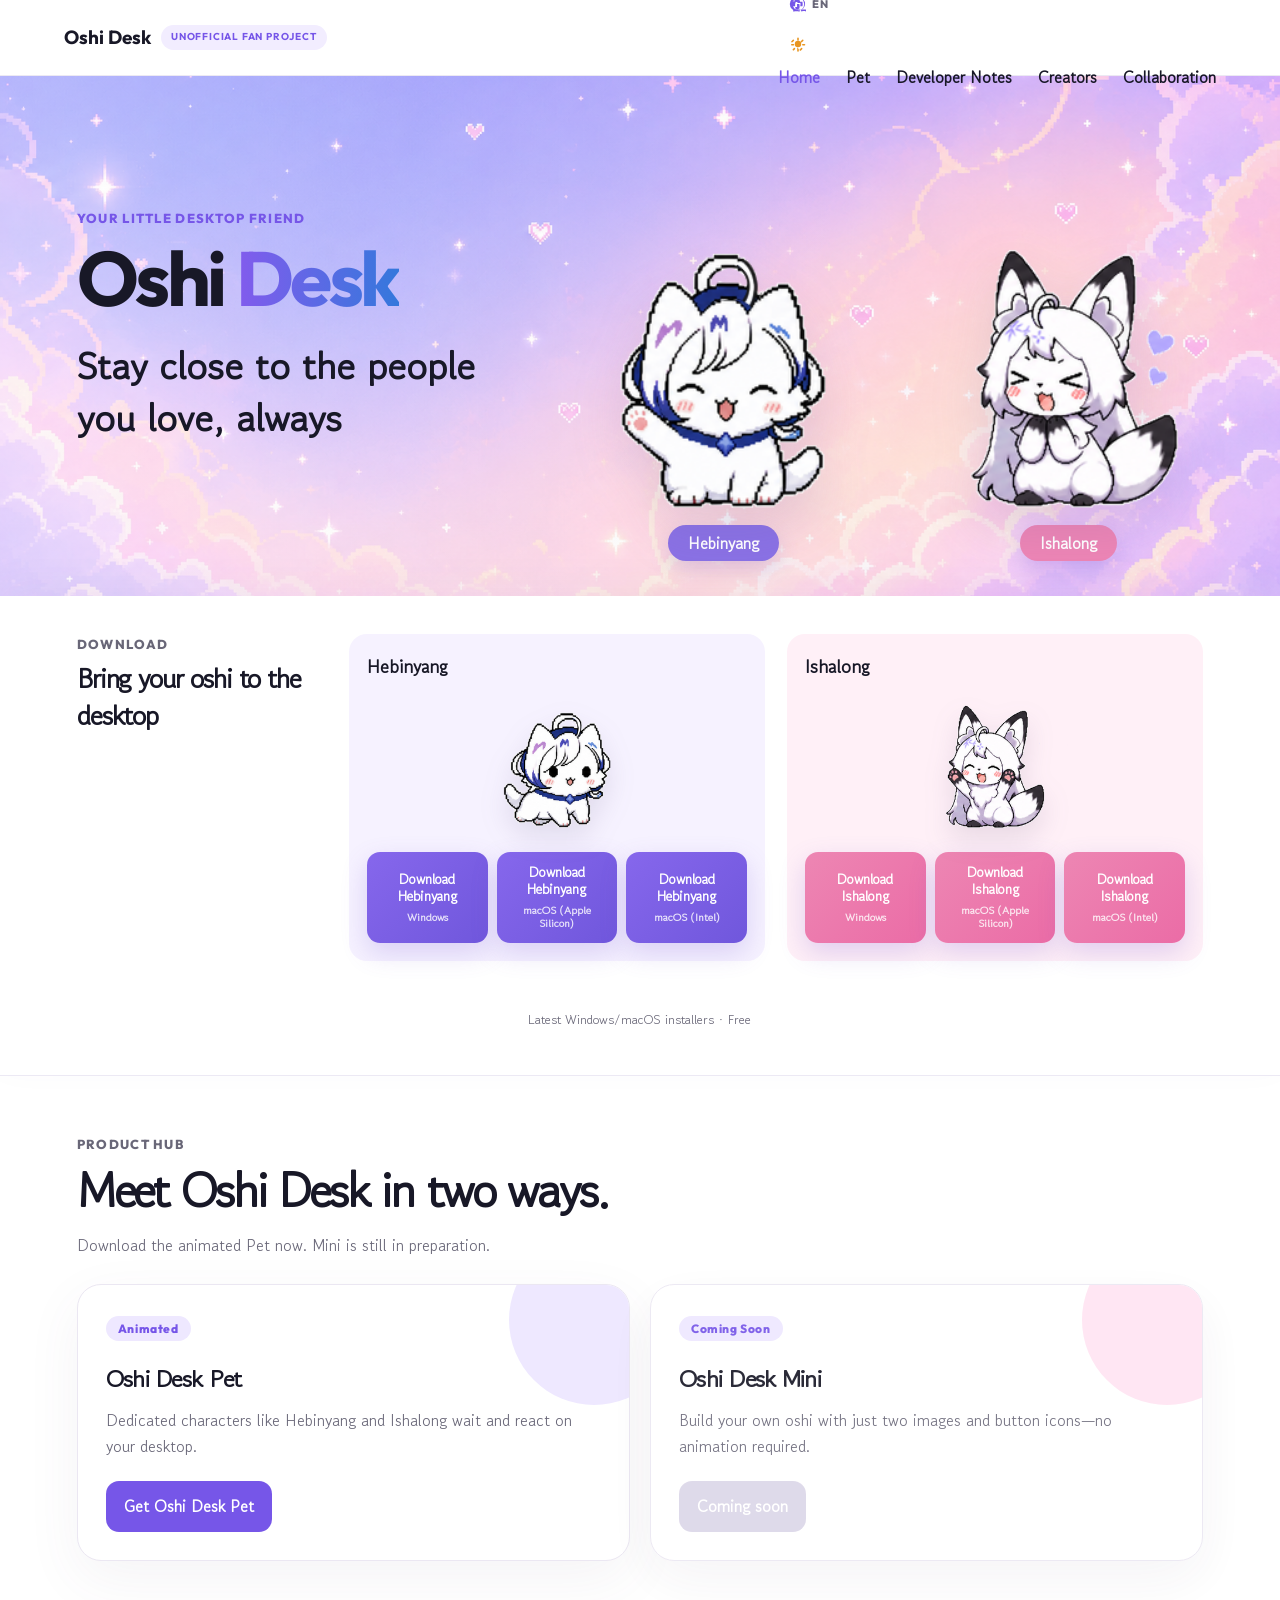
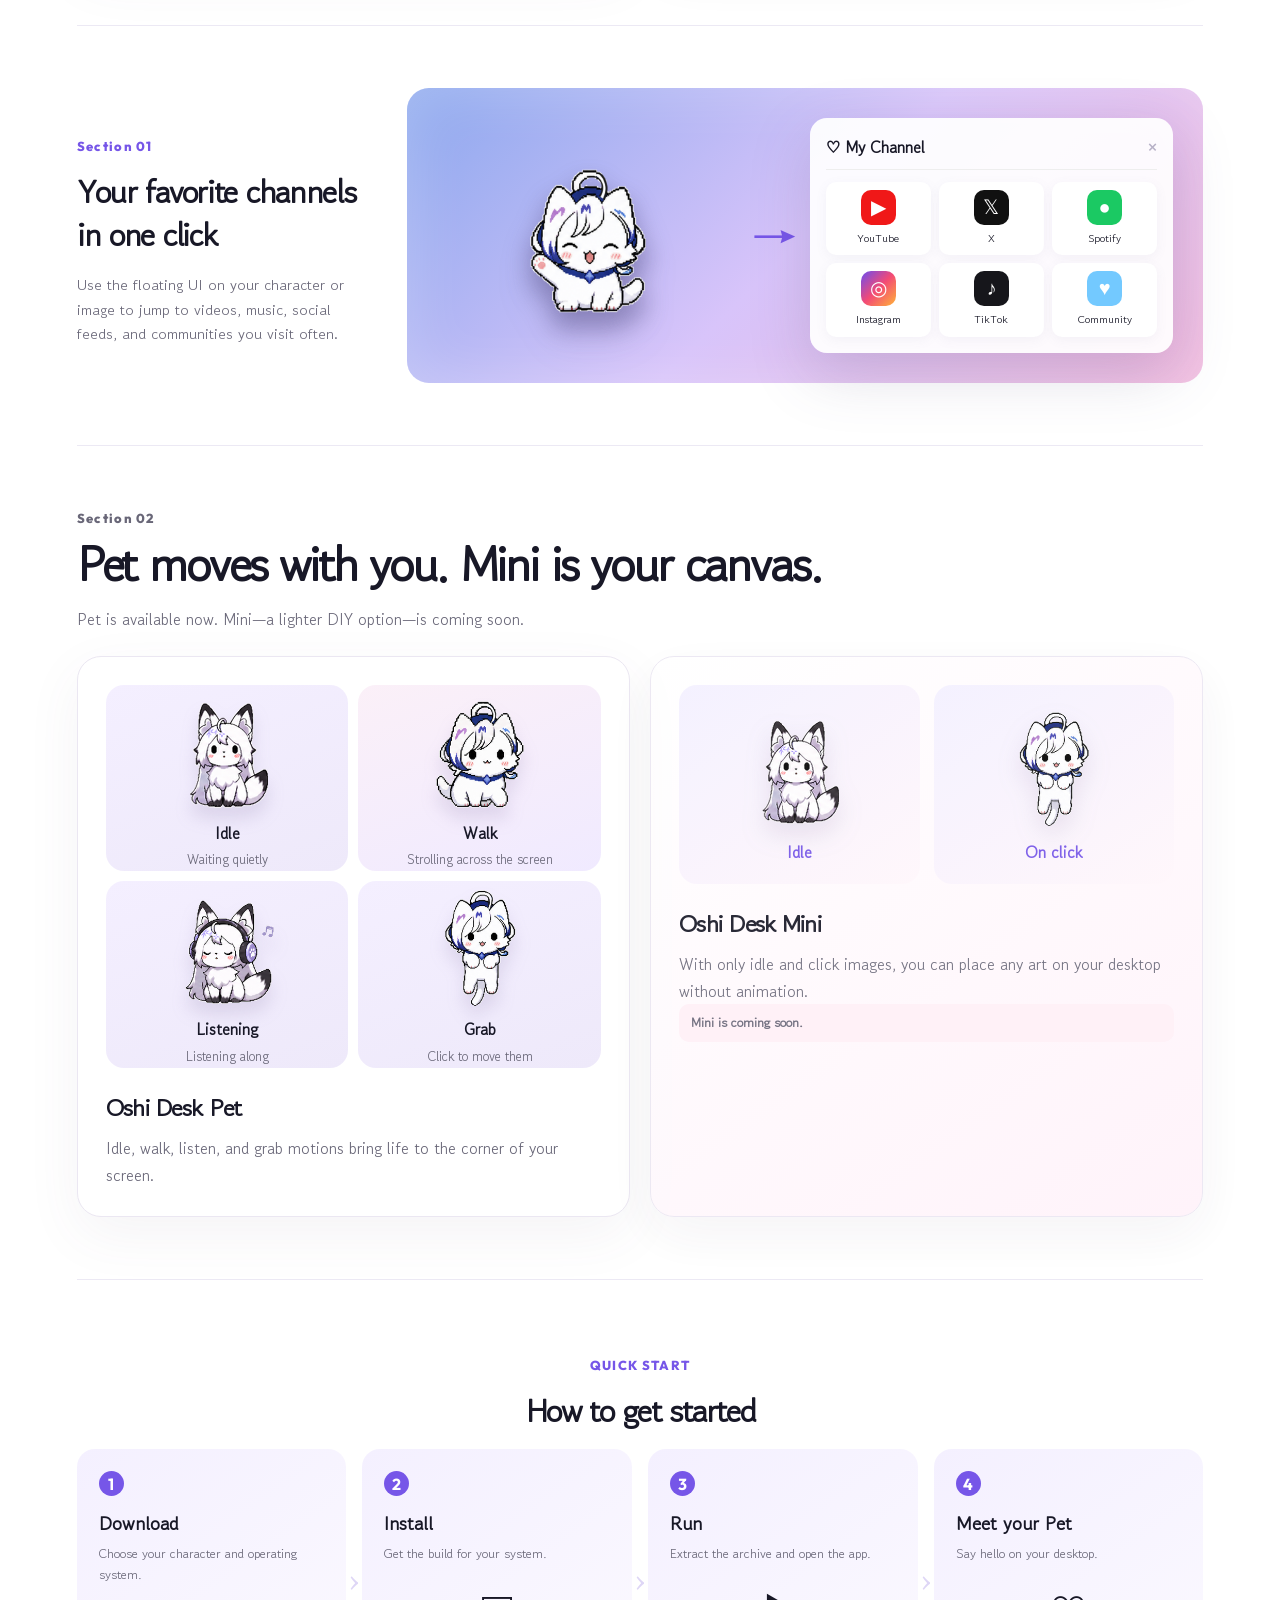
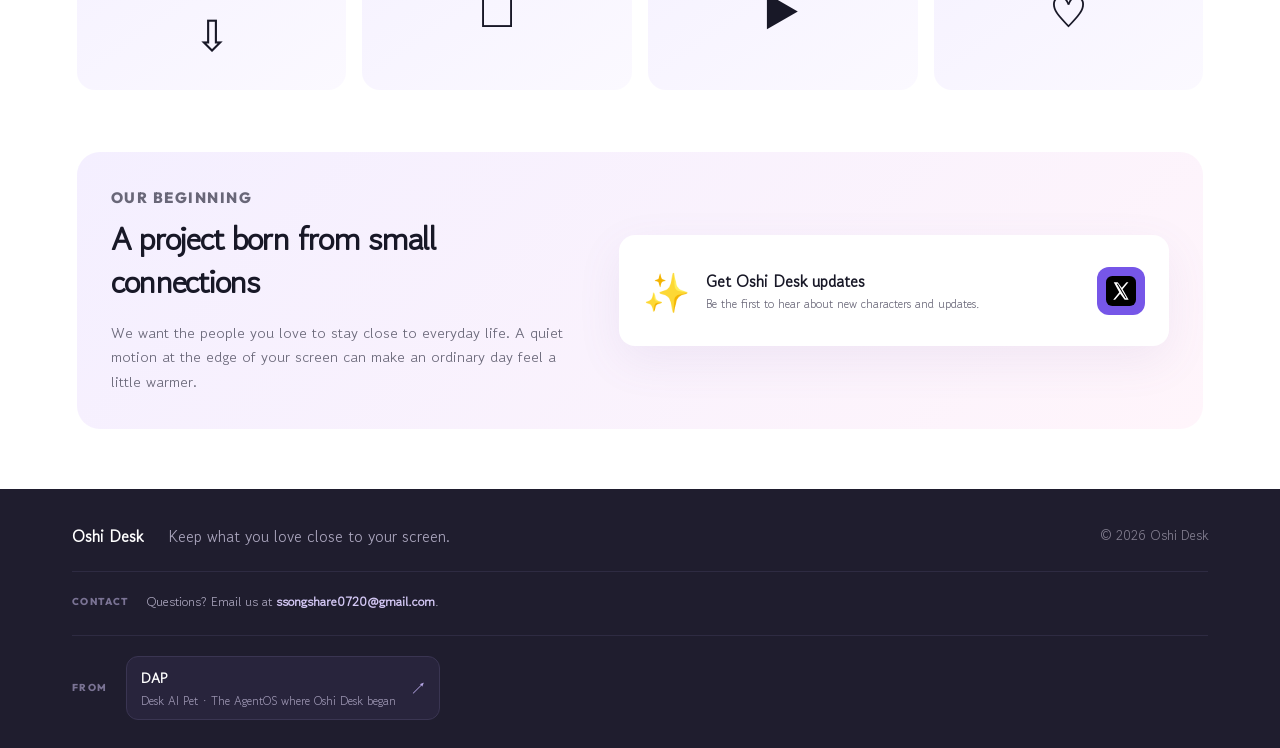
==== commit 15a79063: "feat(site): restructure homepage around Pet hub and defer Mini Restore Pet downloads on the homepage" ====
--- a/en/index.html
+++ b/en/index.html
@@ -119,7 +119,8 @@
       </button>
       <button class="menu-toggle" data-i18n-attr="aria-label:menu.open" aria-expanded="false" aria-label="Open menu">☰</button>
       <nav class="nav" data-i18n-attr="aria-label:nav.aria" aria-label="Main">
-        <a href="#about" data-i18n="nav.about">About</a>
+        <a href="#top" aria-current="page" data-i18n="nav.home">Home</a>
+        <a href="#download" data-i18n="nav.pet">Pet</a>
         <a href="/developer-notes.html" data-i18n="nav.notes">Developer Notes</a>
         <a href="/creators.html" data-i18n="nav.creators">Creators</a>
         <a href="/collaboration.html" data-i18n="nav.collaboration">Collaboration</a>
@@ -131,65 +132,73 @@
     <section class="hero">
       <div class="hero-art" aria-hidden="true"></div>
       <div class="hero-characters">
-        <figure><img src="/assets/heavinyang.png" data-i18n-attr="alt:hero.heavinyangAlt" alt="Hebinyang waving happily"><figcaption data-i18n="characters.hebi">Hebinyang</figcaption></figure>
-        <figure><img src="/assets/ishalong.png" data-i18n-attr="alt:hero.ishalongAlt" alt="Ishalong sending a heart"><figcaption data-i18n="characters.isha">Ishalong</figcaption></figure>
+        <figure><img src="/assets/heavinyang.png" data-i18n-attr="alt:hero.heavinyangAlt" alt="웃으며 손을 흔드는 헤비냥"><figcaption data-i18n="characters.hebi">헤비냥</figcaption></figure>
+        <figure><img src="/assets/ishalong.png" data-i18n-attr="alt:hero.ishalongAlt" alt="하트를 보내는 이샤롱"><figcaption data-i18n="characters.isha">이샤롱</figcaption></figure>
       </div>
       <div class="hero-copy reveal">
         <p class="eyebrow">YOUR LITTLE DESKTOP FRIEND</p>
         <h1>Oshi <span>Desk</span></h1>
-        <p class="hero-lead" data-i18n="hero.lead" data-i18n-html="true">Stay close to the people<br>you love, always</p>
+        <p class="hero-lead" data-i18n="hero.lead" data-i18n-html="true">좋아하는 사람과 늘,<br>함께할 수 있도록</p>
       </div>
     </section>
 
     <section class="download-section" id="download" aria-labelledby="download-title">
       <div class="download-shell">
-        <div class="download-heading"><p class="section-label">DOWNLOAD</p><h2 id="download-title" data-i18n="download.title">Bring your oshi to the desktop</h2></div>
+        <div class="download-heading"><p class="section-label">DOWNLOAD</p><h2 id="download-title" data-i18n="download.title">나의 오시를 데스크톱으로</h2></div>
         <div class="download-groups">
           <div class="download-group heavinyang-download">
-            <h3 data-i18n="characters.hebi">Hebinyang</h3>
-            <img class="download-character" src="/assets/download-heavinyang.png" data-i18n-attr="alt:download.heavinyangAlt" alt="Hebinyang running">
-            <a class="download-btn purple" href="https://github.com/Project-Undonghae/oshi-desk/releases/download/v0.2.4/OshiDesk-Hebi-0.2.4-portable-win64.exe" data-character="hebi" data-platform="win" rel="noopener noreferrer"><b><span class="dl-label" data-dl="hebi" data-i18n="download.hebi">Download Hebinyang</span><small class="dl-platform" data-platform-label="win" data-i18n="platform.win">Windows</small></b></a>
-            <a class="download-btn purple" href="https://github.com/Project-Undonghae/oshi-desk/releases/download/v0.2.4/OshiDesk-Hebi-0.2.4-macos-arm64.dmg" data-character="hebi" data-platform="mac_arm64" rel="noopener noreferrer"><b><span class="dl-label" data-dl="hebi" data-i18n="download.hebi">Download Hebinyang</span><small class="dl-platform" data-platform-label="mac_arm64" data-i18n="platform.mac_arm64">macOS (Apple Silicon)</small></b></a>
-            <a class="download-btn purple" href="https://github.com/Project-Undonghae/oshi-desk/releases/download/v0.2.4/OshiDesk-Hebi-0.2.4-macos-x64.dmg" data-character="hebi" data-platform="mac_x64" rel="noopener noreferrer"><b><span class="dl-label" data-dl="hebi" data-i18n="download.hebi">Download Hebinyang</span><small class="dl-platform" data-platform-label="mac_x64" data-i18n="platform.mac_x64">macOS (Intel)</small></b></a>
+            <h3 data-i18n="characters.hebi">헤비냥</h3>
+            <img class="download-character" src="/assets/download-heavinyang.png" data-i18n-attr="alt:download.heavinyangAlt" alt="달리는 헤비냥">
+            <a class="download-btn purple" href="#" data-character="hebi" data-platform="win" rel="noopener noreferrer"><b><span class="dl-label" data-i18n="download.hebi">헤비냥 다운로드</span><small class="dl-platform" data-i18n="platform.win">Windows</small></b></a>
+            <a class="download-btn purple" href="#" data-character="hebi" data-platform="mac_arm64" rel="noopener noreferrer"><b><span class="dl-label" data-i18n="download.hebi">헤비냥 다운로드</span><small class="dl-platform" data-i18n="platform.mac_arm64">macOS (Apple Silicon)</small></b></a>
+            <a class="download-btn purple" href="#" data-character="hebi" data-platform="mac_x64" rel="noopener noreferrer"><b><span class="dl-label" data-i18n="download.hebi">헤비냥 다운로드</span><small class="dl-platform" data-i18n="platform.mac_x64">macOS (Intel)</small></b></a>
           </div>
           <div class="download-group ishalong-download">
-            <h3 data-i18n="characters.isha">Ishalong</h3>
-            <img class="download-character" src="/assets/download-ishalong.png" data-i18n-attr="alt:download.ishalongAlt" alt="Ishalong celebrating">
-            <a class="download-btn pink" href="https://github.com/Project-Undonghae/oshi-desk/releases/download/v0.2.4/OshiDesk-Isha-0.2.4-portable-win64.exe" data-character="isha" data-platform="win" rel="noopener noreferrer"><b><span class="dl-label" data-dl="isha" data-i18n="download.isha">Download Ishalong</span><small class="dl-platform" data-platform-label="win" data-i18n="platform.win">Windows</small></b></a>
-            <a class="download-btn pink" href="https://github.com/Project-Undonghae/oshi-desk/releases/download/v0.2.4/OshiDesk-Isha-0.2.4-macos-arm64.dmg" data-character="isha" data-platform="mac_arm64" rel="noopener noreferrer"><b><span class="dl-label" data-dl="isha" data-i18n="download.isha">Download Ishalong</span><small class="dl-platform" data-platform-label="mac_arm64" data-i18n="platform.mac_arm64">macOS (Apple Silicon)</small></b></a>
-            <a class="download-btn pink" href="https://github.com/Project-Undonghae/oshi-desk/releases/download/v0.2.4/OshiDesk-Isha-0.2.4-macos-x64.dmg" data-character="isha" data-platform="mac_x64" rel="noopener noreferrer"><b><span class="dl-label" data-dl="isha" data-i18n="download.isha">Download Ishalong</span><small class="dl-platform" data-platform-label="mac_x64" data-i18n="platform.mac_x64">macOS (Intel)</small></b></a>
+            <h3 data-i18n="characters.isha">이샤롱</h3>
+            <img class="download-character" src="/assets/download-ishalong.png" data-i18n-attr="alt:download.ishalongAlt" alt="기뻐하는 이샤롱">
+            <a class="download-btn pink" href="#" data-character="isha" data-platform="win" rel="noopener noreferrer"><b><span class="dl-label" data-i18n="download.isha">이샤롱 다운로드</span><small class="dl-platform" data-i18n="platform.win">Windows</small></b></a>
+            <a class="download-btn pink" href="#" data-character="isha" data-platform="mac_arm64" rel="noopener noreferrer"><b><span class="dl-label" data-i18n="download.isha">이샤롱 다운로드</span><small class="dl-platform" data-i18n="platform.mac_arm64">macOS (Apple Silicon)</small></b></a>
+            <a class="download-btn pink" href="#" data-character="isha" data-platform="mac_x64" rel="noopener noreferrer"><b><span class="dl-label" data-i18n="download.isha">이샤롱 다운로드</span><small class="dl-platform" data-i18n="platform.mac_x64">macOS (Intel)</small></b></a>
           </div>
         </div>
-        <p class="download-note" data-i18n="download.note">Latest Windows/macOS installers · Free</p>
+        <p class="download-note" data-i18n="download.note">최신 Windows/macOS 설치 파일 · 무료</p>
       </div>
     </section>
 
     <div class="page-shell">
-      <section class="feature section-grid reveal" id="about">
+      <section class="product-hub reveal" aria-labelledby="hub-title">
+        <div class="hub-copy">
+          <p class="section-label" data-i18n="hub.label">PRODUCT HUB</p>
+          <h2 id="hub-title" data-i18n="hub.h2">Oshi Desk는 두 가지 방식으로 만날 수 있어요.</h2>
+          <p data-i18n="hub.p">움직이는 데스크톱 펫이 필요한 분은 Pet을, 원하는 그림으로 가볍게 꾸미고 싶은 분은 Mini를 선택하세요.</p>
+        </div>
+        <div class="hub-cards">
+          <article class="hub-card pet-card">
+            <span class="hub-badge" data-i18n="hub.petBadge">Animated</span>
+            <h3 data-i18n="hub.petTitle">Oshi Desk Pet</h3>
+            <p data-i18n="hub.petP">헤비냥, 이샤롱처럼 움직이는 전용 캐릭터가 바탕화면 위에서 기다리고 반응합니다.</p>
+            <a class="hub-link" href="#download" data-i18n="hub.petLink">Oshi Desk Pet 다운로드 받기</a>
+          </article>
+          <article class="hub-card mini-card is-coming-soon">
+            <span class="hub-badge" data-i18n="hub.miniBadgeSoon">Coming Soon</span>
+            <h3 data-i18n="hub.miniTitle">Oshi Desk Mini</h3>
+            <p data-i18n="hub.miniP">애니메이션 없이도 원하는 이미지 두 장과 버튼 아이콘만으로 나만의 오시를 만들 수 있습니다.</p>
+            <span class="hub-link pink is-disabled" data-i18n="hub.miniSoon">준비 중</span>
+          </article>
+        </div>
+      </section>
+
+      <section class="feature section-grid reveal" id="quick-channel">
         <div class="section-copy">
           <p class="section-label">Section 01</p>
-          <h2 data-i18n="about.h2" data-i18n-html="true">Your own little pet<br>right on the desktop</h2>
-          <p data-i18n="about.p">A cute Desk Pet waits, walks, rests, and reacts on your screen. Even small movements can bring the warmth of someone you love to your workspace.</p>
-        </div>
-        <div class="mood-grid">
-          <article class="mood-card"><img class="pet-asset idle" src="/assets/idle.png" data-i18n-attr="alt:about.idleAlt" alt="Ishalong idling"><b>Idle</b><small data-i18n="about.idle">Hoping they stay still</small></article>
-          <article class="mood-card"><img class="pet-asset walk" src="/assets/walk.png" data-i18n-attr="alt:about.walkAlt" alt="Hebinyang walking"><b>Walk</b><small data-i18n="about.walk">Strolling across the screen</small></article>
-          <article class="mood-card"><img class="pet-asset listening" src="/assets/listening.png" data-i18n-attr="alt:about.listeningAlt" alt="Ishalong listening to music"><b>Listening</b><small data-i18n="about.listening">Listening along</small></article>
-          <article class="mood-card"><img class="pet-asset happy" src="/assets/grabbed.png" data-i18n-attr="alt:about.grabAlt" alt="Hebinyang being grabbed"><b>Grab</b><small data-i18n="about.grab">Go on—try grabbing them</small></article>
-        </div>
-      </section>
-
-      <section class="feature section-grid reveal">
-        <div class="section-copy">
-          <p class="section-label">Section 02</p>
-          <h2 data-i18n="channels.h2" data-i18n-html="true">Your favorite channels<br>in one click</h2>
-          <p data-i18n="channels.p">Left-click a character to jump to videos, music, social feeds, and community pages you visit often.</p>
+          <h2 data-i18n="channels.h2" data-i18n-html="true">자주 찾는 채널을<br>한 번의 클릭으로</h2>
+          <p data-i18n="channels.p">캐릭터나 이미지에 연결된 플로팅 UI에서 영상, 음악, SNS와 커뮤니티 등 자주 방문하는 채널로 빠르게 이동할 수 있어요.</p>
         </div>
         <div class="channel-demo">
-          <div class="demo-pet"><img src="/assets/heavinyang.png" data-i18n-attr="alt:channels.demoPetAlt" alt="Hebinyang"></div>
+          <div class="demo-pet"><img src="/assets/heavinyang.png" data-i18n-attr="alt:channels.demoPetAlt" alt="헤비냥"></div>
           <div class="arrow">→</div>
           <div class="channel-panel">
-            <div class="panel-title"><span>🐱</span> <span data-i18n="channels.panelTitle">My Channel</span> <b>×</b></div>
+            <div class="panel-title"><span>♡</span> <span data-i18n="channels.panelTitle">나의 Channel</span> <b>×</b></div>
             <div class="channel-grid">
               <button type="button" aria-label="YouTube"><span class="yt">▶</span>YouTube</button>
               <button type="button" aria-label="X"><span class="x">𝕏</span>X</button>
@@ -202,13 +211,53 @@
         </div>
       </section>
 
+      <section class="feature reveal" id="product-features">
+        <div class="section-headline">
+          <p class="section-label" data-i18n="products.label">Section 02</p>
+          <h2 data-i18n="products.h2">Pet은 움직임으로, Mini는 자유로운 이미지로</h2>
+          <p data-i18n="products.p">기존 데스크톱 펫의 감성은 유지하고, 더 가볍게 직접 꾸밀 수 있는 Mini 선택지를 추가했습니다.</p>
+        </div>
+        <div class="feature-pair">
+          <article class="feature-card">
+            <div class="mood-grid compact">
+              <article class="mood-card"><img class="pet-asset idle" src="/assets/idle.png" data-i18n-attr="alt:about.idleAlt" alt="대기 중인 이샤롱"><b>Idle</b><small data-i18n="about.idle">얌전히 기다려요</small></article>
+              <article class="mood-card"><img class="pet-asset walk" src="/assets/walk.png" data-i18n-attr="alt:about.walkAlt" alt="산책하는 헤비냥"><b>Walk</b><small data-i18n="about.walk">화면을 산책해요</small></article>
+              <article class="mood-card"><img class="pet-asset listening" src="/assets/listening.png" data-i18n-attr="alt:about.listeningAlt" alt="음악을 듣고 있는 이샤롱"><b>Listening</b><small data-i18n="about.listening">함께 들어요</small></article>
+              <article class="mood-card"><img class="pet-asset happy" src="/assets/grabbed.png" data-i18n-attr="alt:about.grabAlt" alt="잡혀 있는 헤비냥"><b>Grab</b><small data-i18n="about.grab">클릭해서 이동해요</small></article>
+            </div>
+            <h3 data-i18n="products.petTitle">Oshi Desk Pet</h3>
+            <p data-i18n="products.petP">대기, 걷기, 듣기, 잡기 등 여러 동작으로 바탕화면 위에서 살아 움직이는 느낌을 전합니다.</p>
+          </article>
+          <article class="feature-card mini-feature is-coming-soon">
+            <div class="mini-preview">
+              <figure><img src="/assets/idle.png" data-i18n-attr="alt:products.miniIdleAlt" alt="평상 시 예시"><figcaption data-i18n="products.miniIdle">평상 시</figcaption></figure>
+              <figure><img src="/assets/grabbed.png" data-i18n-attr="alt:products.miniClickAlt" alt="클릭 시 예시"><figcaption data-i18n="products.miniClick">클릭 시</figcaption></figure>
+            </div>
+            <h3 data-i18n="products.miniTitle">Oshi Desk Mini</h3>
+            <p data-i18n="products.miniP">평상 시와 클릭 시 이미지 두 장만 준비하면 애니메이션 없이도 원하는 그림을 데스크톱에 올릴 수 있습니다.</p>
+            <p class="coming-soon-note" data-i18n="products.miniSoon">Mini는 준비 중입니다.</p>
+          </article>
+        </div>
+      </section>
+
+      <section class="install reveal" id="install">
+        <p class="section-label center" data-i18n="install.label">QUICK START</p>
+        <h2 data-i18n="install.h2">시작 방법</h2>
+        <div class="steps">
+          <article><i>1</i><h3 data-i18n="install.s1h">버전 선택</h3><p data-i18n="install.s1p">Pet 또는 Mini 페이지로 이동합니다.</p><span>⇩</span></article>
+          <article><i>2</i><h3 data-i18n="install.s2h">다운로드</h3><p data-i18n="install.s2p">사용 환경에 맞는 파일을 내려받습니다.</p><span>□</span></article>
+          <article><i>3</i><h3 data-i18n="install.s3h">실행</h3><p data-i18n="install.s3p">압축을 풀고 실행 파일을 엽니다.</p><span>▶</span></article>
+          <article><i>4</i><h3 data-i18n="install.s4h">꾸미기</h3><p data-i18n="install.s4p">Pet을 만나거나 Mini 프로필을 적용합니다.</p><span>♡</span></article>
+        </div>
+      </section>
+
       <section class="project-note reveal">
         <div>
           <p class="section-label">OUR BEGINNING</p>
-          <h2 data-i18n="project.h2">A project born from small connections</h2>
-          <p data-i18n="project.p">We want the people you love to stay close to everyday life. A quiet motion at the edge of your screen can make an ordinary day feel a little warmer.</p>
-        </div>
-        <div class="project-link"><span>✨</span><div><b data-i18n="project.linkTitle">Get Oshi Desk updates</b><p data-i18n="project.linkDesc">Be the first to hear about new characters and updates.</p></div><a class="x-link" href="https://x.com/Oshi_Desk" target="_blank" rel="noopener noreferrer" data-i18n-attr="aria-label:project.xAria" aria-label="Follow Oshi Desk on X"><img src="/assets/x-icon.svg" alt=""></a></div>
+          <h2 data-i18n="project.h2">작은 연결에서 시작된 프로젝트</h2>
+          <p data-i18n="project.p">좋아하는 존재가 일상 가까이에 머무는 경험을 목표로 합니다. 화면 한편의 조용한 움직임이 평범한 하루를 조금 더 다정하게 만들기를 바랍니다.</p>
+        </div>
+        <div class="project-link"><span>✨</span><div><b data-i18n="project.linkTitle">Oshi Desk 소식 받기</b><p data-i18n="project.linkDesc">새 캐릭터와 업데이트를 가장 먼저 확인하세요.</p></div><a class="x-link" href="https://x.com/Oshi_Desk" target="_blank" rel="noopener noreferrer" data-i18n-attr="aria-label:project.xAria" aria-label="X에서 Oshi Desk 소식 보기"><img src="/assets/x-icon.svg" alt=""></a></div>
       </section>
     </div>
   </main>
--- a/styles.css
+++ b/styles.css
@@ -1,8 +1,9 @@
-:root{--ink:#181827;--muted:#696778;--purple:#7656e8;--pink:#ef77ac;--line:#ece9f4;--paper:#fff;--lav:#f2edff}*{box-sizing:border-box}html{scroll-behavior:smooth}body{margin:0;color:var(--ink);font-family:"Gowun Dodum",sans-serif;background:#fff;line-height:1.65}button,a{font:inherit}.site-header{height:76px;padding:0 clamp(24px,5vw,72px);display:flex;align-items:center;justify-content:space-between;position:sticky;top:0;z-index:20;background:rgba(255,255,255,.9);backdrop-filter:blur(14px);border-bottom:1px solid rgba(232,228,241,.8)}.brand{display:flex;align-items:center;gap:10px;text-decoration:none;color:var(--ink);font-family:Outfit,sans-serif;font-size:19px}.brand-cat{width:34px;height:34px;display:grid;place-items:center;border-radius:11px;background:linear-gradient(135deg,#8062f3,#e68ac4);box-shadow:0 7px 18px #8d72e740}.nav{display:flex;gap:38px;align-items:center}.nav a{text-decoration:none;color:var(--ink);font-weight:700}.nav a:not(.nav-cta):hover{color:var(--purple)}.nav-cta{color:white!important;background:linear-gradient(135deg,#8b67ef,#6652d8);padding:10px 24px;border-radius:99px;box-shadow:0 8px 24px #7656e844}.menu-toggle{display:none;border:0;background:none;font-size:24px}.hero{min-height:520px;position:relative;display:grid;align-items:center;overflow:hidden;background:#eee7ff}.hero-art{position:absolute;inset:0;background-image:linear-gradient(90deg,rgba(255,255,255,.16),transparent 48%),url('assets/ever-connect-hero.png');background-size:cover;background-position:center}.hero-copy{position:relative;z-index:2;width:min(1160px,88%);margin:auto;padding:65px 0}.eyebrow,.section-label{font-family:Outfit,sans-serif;color:var(--purple);font-size:13px;font-weight:800;letter-spacing:.1em}.hero h1{font-family:Outfit,sans-serif;font-size:clamp(52px,6vw,78px);line-height:.95;margin:12px 0 25px;letter-spacing:-.045em}.hero h1 span{background:linear-gradient(90deg,#835bed,#3478dc);-webkit-background-clip:text;color:transparent}.hero-lead{font-size:clamp(25px,3vw,38px);font-weight:800;line-height:1.35;margin:0 0 34px}.download-row{display:flex;gap:14px}.download-btn{border:0;text-decoration:none;color:#fff;min-width:210px;border-radius:15px;padding:14px 22px;display:flex;align-items:center;gap:13px;text-align:left;cursor:pointer;box-shadow:0 10px 26px #785ad139;transition:.2s transform,.2s box-shadow}.download-btn:hover{transform:translateY(-3px);box-shadow:0 15px 32px #785ad150}.download-btn:disabled{opacity:.55;cursor:not-allowed;transform:none;box-shadow:0 10px 26px #785ad139}.download-btn.purple{background:linear-gradient(135deg,#8667ec,#7057dc)}.download-btn.pink{background:linear-gradient(135deg,#ed86b3,#eb6ca6)}.download-btn span{font-size:27px}.download-btn b{font-weight:700}.download-btn small{display:block;opacity:.82}.hero-note{position:absolute;z-index:2;right:8%;bottom:17px;color:#776c91;font-size:13px}.page-shell{width:min(1160px,88%);margin:auto}.feature{padding:62px 0;border-bottom:1px solid var(--line)}.section-grid{display:grid;grid-template-columns:280px 1fr;gap:50px;align-items:center}.section-copy h2,.project-note h2{font-size:clamp(25px,2.5vw,34px);line-height:1.35;margin:7px 0 16px;letter-spacing:-.04em}.section-copy p:last-child,.project-note p{font-size:15px;color:var(--muted);margin:0}.mood-grid{display:grid;grid-template-columns:repeat(4,1fr);gap:10px}.mood-card{min-height:210px;background:linear-gradient(160deg,#f4efff,#eee9fa);border-radius:18px;display:flex;flex-direction:column;align-items:center;justify-content:center;gap:3px;transition:.25s transform}.mood-card:hover{transform:translateY(-6px)}.mood-card:nth-child(2){background:linear-gradient(160deg,#fbf0f8,#f0eaff)}.mood-card .cat-emoji{font-size:82px;filter:drop-shadow(0 12px 8px #7b68a02b);animation:float 3s ease-in-out infinite}.mood-card small{color:var(--muted)}.walk{animation-delay:.7s!important}.sleep{animation-delay:1.4s!important}.happy{animation-delay:2.1s!important}@keyframes float{50%{transform:translateY(-7px) rotate(2deg)}}.channel-demo{min-height:280px;padding:30px;border-radius:22px;background:linear-gradient(135deg,#8ca8ee,#d8c4fa 50%,#f1b7dd);display:grid;grid-template-columns:1fr 70px 1.2fr;align-items:center;box-shadow:inset 0 0 60px #fff4}.demo-pet{font-size:92px;text-align:center;filter:drop-shadow(0 15px 12px #59558b55)}.arrow{font-size:50px;color:#7656e8;text-align:center}.channel-panel{background:rgba(255,255,255,.93);padding:16px;border-radius:17px;box-shadow:0 20px 60px #55517b35}.panel-title{font-weight:700;border-bottom:1px solid #eee;padding-bottom:9px}.panel-title b{float:right;color:#b7b1c7}.channel-grid{display:grid;grid-template-columns:repeat(3,1fr);gap:8px;margin-top:12px}.channel-grid a{display:flex;flex-direction:column;align-items:center;text-decoration:none;color:var(--ink);font-size:11px;background:white;padding:8px 3px;border-radius:10px;box-shadow:0 3px 12px #766d9b12}.channel-grid span{width:35px;height:35px;display:grid;place-items:center;border-radius:10px;color:white;font-size:20px;font-family:Arial,sans-serif;margin-bottom:4px}.yt{background:#f01818}.x{background:#111}.sp{background:#1bc963}.ig{background:linear-gradient(135deg,#6b4cf0,#f34b75,#ffb338)}.tk{background:#16161b}.co{background:#73c9ff}.download-note{grid-column:1/-1;margin:6px 0 0;text-align:center;color:var(--muted);font-size:13px}
+:root{--ink:#181827;--muted:#696778;--purple:#7656e8;--pink:#ef77ac;--line:#ece9f4;--paper:#fff;--lav:#f2edff}*{box-sizing:border-box}html{scroll-behavior:smooth}body{margin:0;color:var(--ink);font-family:"Gowun Dodum",sans-serif;background:#fff;line-height:1.65}button,a{font:inherit}.site-header{height:76px;padding:0 clamp(24px,5vw,72px);display:flex;align-items:center;justify-content:space-between;position:sticky;top:0;z-index:20;background:rgba(255,255,255,.9);backdrop-filter:blur(14px);border-bottom:1px solid rgba(232,228,241,.8)}.brand{display:flex;align-items:center;gap:10px;text-decoration:none;color:var(--ink);font-family:Outfit,sans-serif;font-size:19px}.brand-cat{width:34px;height:34px;display:grid;place-items:center;border-radius:11px;background:linear-gradient(135deg,#8062f3,#e68ac4);box-shadow:0 7px 18px #8d72e740}.nav{display:flex;gap:38px;align-items:center}.nav a{text-decoration:none;color:var(--ink);font-weight:700}.nav a:not(.nav-cta):hover{color:var(--purple)}.nav-cta{color:white!important;background:linear-gradient(135deg,#8b67ef,#6652d8);padding:10px 24px;border-radius:99px;box-shadow:0 8px 24px #7656e844}.menu-toggle{display:none;border:0;background:none;font-size:24px}.hero{min-height:520px;position:relative;display:grid;align-items:center;overflow:hidden;background:#eee7ff}.hero-art{position:absolute;inset:0;background-image:linear-gradient(90deg,rgba(255,255,255,.16),transparent 48%),url('assets/ever-connect-hero.png');background-size:cover;background-position:center}.hero-copy{position:relative;z-index:2;width:min(1160px,88%);margin:auto;padding:65px 0}.eyebrow,.section-label{font-family:Outfit,sans-serif;color:var(--purple);font-size:13px;font-weight:800;letter-spacing:.1em}.hero h1{font-family:Outfit,sans-serif;font-size:clamp(52px,6vw,78px);line-height:.95;margin:12px 0 25px;letter-spacing:-.045em}.hero h1 span{background:linear-gradient(90deg,#835bed,#3478dc);-webkit-background-clip:text;color:transparent}.hero-lead{font-size:clamp(25px,3vw,38px);font-weight:800;line-height:1.35;margin:0 0 34px}.download-row{display:flex;gap:14px}.download-btn{border:0;text-decoration:none;color:#fff;min-width:210px;border-radius:15px;padding:14px 22px;display:flex;align-items:center;gap:13px;text-align:left;cursor:pointer;box-shadow:0 10px 26px #785ad139;transition:.2s transform,.2s box-shadow}.download-btn:hover{transform:translateY(-3px);box-shadow:0 15px 32px #785ad150}.download-btn:disabled{opacity:.55;cursor:not-allowed;transform:none;box-shadow:0 10px 26px #785ad139}.download-btn.purple{background:linear-gradient(135deg,#8667ec,#7057dc)}.download-btn.pink{background:linear-gradient(135deg,#ed86b3,#eb6ca6)}.download-btn span{font-size:27px}.download-btn b{font-weight:700}.download-btn small{display:block;opacity:.82}.hero-note{position:absolute;z-index:2;right:8%;bottom:17px;color:#776c91;font-size:13px}.page-shell{width:min(1160px,88%);margin:auto}.feature{padding:62px 0;border-bottom:1px solid var(--line)}.section-grid{display:grid;grid-template-columns:280px 1fr;gap:50px;align-items:center}.section-copy h2,.install h2,.section-headline h2,.hub-copy h2,.project-note h2{font-size:clamp(25px,2.5vw,34px);line-height:1.35;margin:7px 0 16px;letter-spacing:-.04em}
+.install{padding:62px 0}.install>h2{text-align:center;margin-top:2px}.steps{display:grid;grid-template-columns:repeat(4,1fr);gap:16px}.steps article{position:relative;min-height:210px;border-radius:18px;background:linear-gradient(145deg,#f4f0ff,#fbf9ff);padding:22px}.steps article:not(:last-child):after{content:'›';position:absolute;right:-14px;top:42%;color:#ded6f6;font-size:35px;z-index:2}.steps i{display:grid;place-items:center;width:25px;height:25px;border-radius:50%;background:var(--purple);color:#fff;font-style:normal;font-family:Outfit;font-weight:700}.steps h3{margin:13px 0 3px}.steps p{font-size:13px;color:var(--muted);margin:0}.steps article>span{display:block;text-align:center;font-size:43px;margin-top:12px}.section-copy p:last-child,.project-note p{font-size:15px;color:var(--muted);margin:0}.mood-grid{display:grid;grid-template-columns:repeat(4,1fr);gap:10px}.mood-card{min-height:210px;background:linear-gradient(160deg,#f4efff,#eee9fa);border-radius:18px;display:flex;flex-direction:column;align-items:center;justify-content:center;gap:3px;transition:.25s transform}.mood-card:hover{transform:translateY(-6px)}.mood-card:nth-child(2){background:linear-gradient(160deg,#fbf0f8,#f0eaff)}.mood-card .cat-emoji{font-size:82px;filter:drop-shadow(0 12px 8px #7b68a02b);animation:float 3s ease-in-out infinite}.mood-card small{color:var(--muted)}.walk{animation-delay:.7s!important}.sleep{animation-delay:1.4s!important}.happy{animation-delay:2.1s!important}@keyframes float{50%{transform:translateY(-7px) rotate(2deg)}}.channel-demo{min-height:280px;padding:30px;border-radius:22px;background:linear-gradient(135deg,#8ca8ee,#d8c4fa 50%,#f1b7dd);display:grid;grid-template-columns:1fr 70px 1.2fr;align-items:center;box-shadow:inset 0 0 60px #fff4}.demo-pet{font-size:92px;text-align:center;filter:drop-shadow(0 15px 12px #59558b55)}.arrow{font-size:50px;color:#7656e8;text-align:center}.channel-panel{background:rgba(255,255,255,.93);padding:16px;border-radius:17px;box-shadow:0 20px 60px #55517b35}.panel-title{font-weight:700;border-bottom:1px solid #eee;padding-bottom:9px}.panel-title b{float:right;color:#b7b1c7}.channel-grid{display:grid;grid-template-columns:repeat(3,1fr);gap:8px;margin-top:12px}.channel-grid a{display:flex;flex-direction:column;align-items:center;text-decoration:none;color:var(--ink);font-size:11px;background:white;padding:8px 3px;border-radius:10px;box-shadow:0 3px 12px #766d9b12}.channel-grid span{width:35px;height:35px;display:grid;place-items:center;border-radius:10px;color:white;font-size:20px;font-family:Arial,sans-serif;margin-bottom:4px}.yt{background:#f01818}.x{background:#111}.sp{background:#1bc963}.ig{background:linear-gradient(135deg,#6b4cf0,#f34b75,#ffb338)}.tk{background:#16161b}.co{background:#73c9ff}.download-note{grid-column:1/-1;margin:6px 0 0;text-align:center;color:var(--muted);font-size:13px}
 .center{text-align:center}
 .project-note{margin-bottom:60px;background:linear-gradient(135deg,#f4efff,#fff5fb);border-radius:23px;padding:34px;display:grid;grid-template-columns:1fr 1.2fr;gap:50px;align-items:center}.project-link{display:flex;align-items:center;gap:16px;background:#fff;padding:24px;border-radius:16px;box-shadow:0 15px 45px #7966aa17}.project-link>span{font-size:38px}.project-link p{font-size:12px}.project-link a{margin-left:auto;text-decoration:none;color:white;background:var(--purple);padding:10px 15px;border-radius:10px;white-space:nowrap}footer.site-footer{background:#1f1d2e;color:white;padding:34px clamp(24px,6vw,72px) 28px;display:flex;flex-direction:column;gap:22px}.footer-brand{display:flex;flex-wrap:wrap;gap:10px 25px;align-items:center}.footer-brand span{color:#aaa5bd}.footer-brand small{margin-left:auto;color:#858092}.footer-contact{padding-top:20px;border-top:1px solid #2e2b42;display:flex;flex-wrap:wrap;align-items:center;gap:8px 18px}.footer-contact-copy{margin:0;font-size:13px;color:#aaa5bd;line-height:1.6}.footer-contact-copy a{color:#d4c8f5;text-decoration:none;font-weight:700}.footer-contact-copy a:hover{text-decoration:underline}.footer-origin{padding-top:20px;border-top:1px solid #2e2b42;display:flex;flex-wrap:wrap;align-items:center;gap:12px 18px}.footer-origin-label{margin:0;font-family:Outfit,sans-serif;font-size:10px;font-weight:800;letter-spacing:.14em;color:#7a7394}.footer-origin-link{display:flex;align-items:center;gap:12px;padding:10px 14px;border-radius:12px;background:#28243c;border:1px solid #3a3552;text-decoration:none;color:#e8e4f4;transition:.2s background,.2s border-color}.footer-origin-link:hover{background:#312c48;border-color:#5a5380}.footer-origin-copy{display:flex;flex-direction:column;gap:2px}.footer-origin-copy b{font-size:14px;font-weight:700;color:#fff}.footer-origin-copy small{font-size:12px;color:#9d96b3;line-height:1.45}.footer-origin-arrow{margin-left:4px;font-size:14px;color:#b8a8e8}.toast{position:fixed;left:50%;bottom:25px;transform:translate(-50%,30px);background:#282439;color:#fff;padding:12px 22px;border-radius:99px;opacity:0;pointer-events:none;transition:.25s;z-index:30}.toast.show{opacity:1;transform:translate(-50%,0)}.reveal{opacity:1;transform:none;transition:.7s ease}@media (prefers-reduced-motion:no-preference){.reveal.reveal-ready{opacity:0;transform:translateY(20px)}.reveal.reveal-ready.visible{opacity:1;transform:none}}.reveal.visible{opacity:1;transform:none}
-@media(max-width:900px){.section-grid{grid-template-columns:1fr}.mood-grid{grid-template-columns:repeat(2,1fr)}.hero-art{background-position:58% center;opacity:.55}.hero-copy{padding-bottom:110px}.project-note{grid-template-columns:1fr}.nav{gap:18px}}
-@media(max-width:650px){.site-header{height:64px;padding:0 20px}.menu-toggle{display:block}.nav{position:absolute;top:64px;left:16px;right:16px;padding:18px;display:none;flex-direction:column;align-items:stretch;background:white;border-radius:16px;box-shadow:0 15px 45px #443e661f}.nav.open{display:flex}.hero{min-height:690px;align-items:start}.hero-art{background-position:66% bottom;background-size:auto 62%;background-repeat:no-repeat;opacity:.9}.hero-copy{width:calc(100% - 40px);padding:58px 0}.hero h1{font-size:48px}.hero-lead{font-size:25px}.download-row{flex-direction:column;width:230px}.download-btn{min-width:0}.hero-note{display:none}.page-shell{width:calc(100% - 36px)}.feature{padding:45px 0;gap:25px}.mood-grid{grid-template-columns:1fr 1fr}.mood-card{min-height:175px}.mood-card .cat-emoji{font-size:62px}.channel-demo{grid-template-columns:1fr;padding:20px}.arrow{transform:rotate(90deg);line-height:1}.project-note{padding:23px;gap:24px}.project-link{align-items:flex-start;flex-wrap:wrap}.project-link a{margin:0;width:100%;text-align:center}.footer-brand{flex-direction:column;align-items:flex-start;gap:4px}.footer-brand small{margin:6px 0 0}.footer-contact{flex-direction:column;align-items:flex-start}.footer-origin{flex-direction:column;align-items:stretch}.footer-origin-link{width:100%}}
+@media(max-width:900px){.section-grid{grid-template-columns:1fr}.mood-grid{grid-template-columns:repeat(2,1fr)}.hero-art{background-position:58% center;opacity:.55}.hero-copy{padding-bottom:110px}.steps{grid-template-columns:repeat(2,1fr)}.steps article:nth-child(2):after{display:none}.project-note{grid-template-columns:1fr}.nav{gap:18px}}
+@media(max-width:650px){.site-header{height:64px;padding:0 20px}.menu-toggle{display:block}.nav{position:absolute;top:64px;left:16px;right:16px;padding:18px;display:none;flex-direction:column;align-items:stretch;background:white;border-radius:16px;box-shadow:0 15px 45px #443e661f}.nav.open{display:flex}.hero{min-height:690px;align-items:start}.hero-art{background-position:66% bottom;background-size:auto 62%;background-repeat:no-repeat;opacity:.9}.hero-copy{width:calc(100% - 40px);padding:58px 0}.hero h1{font-size:48px}.hero-lead{font-size:25px}.download-row{flex-direction:column;width:230px}.download-btn{min-width:0}.hero-note{display:none}.page-shell{width:calc(100% - 36px)}.feature{padding:45px 0;gap:25px}.mood-grid{grid-template-columns:1fr 1fr}.mood-card{min-height:175px}.mood-card .cat-emoji{font-size:62px}.channel-demo{grid-template-columns:1fr;padding:20px}.arrow{transform:rotate(90deg);line-height:1}.steps{grid-template-columns:1fr}.steps article:after{display:none!important}.project-note{padding:23px;gap:24px}.project-link{align-items:flex-start;flex-wrap:wrap}.project-link a{margin:0;width:100%;text-align:center}.footer-brand{flex-direction:column;align-items:flex-start;gap:4px}.footer-brand small{margin:6px 0 0}.footer-contact{flex-direction:column;align-items:flex-start}.footer-origin{flex-direction:column;align-items:stretch}.footer-origin-link{width:100%}}
 .channel-grid button{display:flex;flex-direction:column;align-items:center;border:0;color:var(--ink);font-size:11px;background:white;padding:8px 3px;border-radius:10px;box-shadow:0 3px 12px #766d9b12;cursor:pointer}
 @media(prefers-reduced-motion:reduce){html{scroll-behavior:auto}.reveal,.reveal.reveal-ready{opacity:1;transform:none;transition:none}.cat-emoji{animation:none!important}}
 
@@ -42,7 +43,9 @@
 @media(max-width:650px){.download-character{width:135px;height:135px}}
 .brand-tag{font-family:Outfit,sans-serif;font-size:10px;font-weight:700;letter-spacing:.08em;text-transform:uppercase;color:var(--purple);background:var(--lav);padding:4px 10px;border-radius:99px;white-space:nowrap}
 @media(max-width:650px){.brand-tag{font-size:9px;padding:3px 8px}}
-.header-actions{display:flex;align-items:center;gap:12px}
+.nav{gap:26px}.nav a[aria-current="page"]{color:var(--purple)}
+.product-hub{padding:58px 0 64px;border-bottom:1px solid var(--line)}.hub-copy{max-width:760px;margin-bottom:26px}.hub-copy h2,.section-headline h2,.product-page-hero h1{font-size:clamp(31px,4vw,48px);line-height:1.18;margin:7px 0 13px;letter-spacing:-.045em}.hub-copy p,.section-headline p,.product-page-hero p,.download-heading p{color:var(--muted);margin:0}.hub-cards,.feature-pair,.mini-feature-grid{display:grid;grid-template-columns:repeat(2,minmax(0,1fr));gap:20px}.hub-card,.feature-card,.mini-info-card{position:relative;overflow:hidden;padding:28px;border-radius:24px;background:#fff;border:1px solid #ebe7f2;box-shadow:0 18px 55px #584f7610}.hub-card:before{content:"";position:absolute;right:-50px;top:-50px;width:170px;height:170px;border-radius:50%;background:#eee8ff}.mini-card:before{background:#ffe4f2}.hub-badge{display:inline-flex;margin-bottom:18px;padding:5px 12px;border-radius:99px;background:#eee8ff;color:var(--purple);font:800 12px Outfit,sans-serif;letter-spacing:.05em}.hub-card h3,.feature-card h3,.mini-info-card h3{font-size:24px;margin:0 0 8px;letter-spacing:-.03em}.hub-card p,.feature-card p,.mini-info-card p{color:var(--muted);margin:0}.hub-link{display:inline-flex;margin-top:22px;padding:12px 18px;border-radius:13px;background:var(--purple);color:#fff;text-decoration:none;font-weight:800}.hub-link.pink{background:var(--pink)}.section-headline{max-width:790px;margin-bottom:24px}.mood-grid.compact{grid-template-columns:repeat(2,1fr);margin-bottom:20px}.feature-card .mood-card{min-height:170px}.mini-feature{background:linear-gradient(145deg,#fff,#fff3fa)}.mini-preview{display:grid;grid-template-columns:repeat(2,1fr);gap:14px;margin-bottom:20px}.mini-preview figure{margin:0;padding:18px;text-align:center;border-radius:18px;background:linear-gradient(145deg,#f4f0ff,#fff7fb)}.mini-preview img{width:130px;height:130px;object-fit:contain;filter:drop-shadow(0 12px 12px #6b5a8d22)}.mini-preview figcaption{font-weight:800;color:var(--purple)}.product-page-hero{width:min(1160px,88%);margin:0 auto;padding:76px 0 58px;display:grid;grid-template-columns:1fr .9fr;gap:36px;align-items:center}.product-page-hero h1{font-family:Outfit,"Gowun Dodum",sans-serif}.pet-hero-art,.mini-hero-preview{display:flex;justify-content:center;align-items:end;gap:18px;padding:26px;border-radius:28px;background:linear-gradient(135deg,#f0ebff,#fff1f8)}.pet-hero-art img{width:min(45%,230px);height:auto;filter:drop-shadow(0 18px 18px #6953832a)}.mini-hero-preview figure{margin:0;text-align:center}.mini-hero-preview img{width:180px;height:180px;object-fit:contain}.mini-hero-preview figcaption{display:inline-block;margin-top:-4px;padding:5px 16px;border-radius:99px;background:#fff;color:var(--purple);font-weight:800}.product-download{border-top:1px solid var(--line)}.single-download{grid-template-columns:300px 1fr}.mini-download{grid-template-columns:repeat(3,minmax(0,1fr));background:linear-gradient(145deg,#f5f0ff,#fff2f8)}.button-example{display:grid;grid-template-columns:auto 1fr;gap:12px 10px;align-items:center;margin-bottom:22px;padding:18px;border-radius:18px;background:#f7f3ff}.button-icon{display:grid;place-items:center;width:42px;height:42px;border-radius:12px;background:#f01818;color:#fff;font-weight:900}.button-icon.x{background:#111}.button-icon.heart{background:#ef77ac}.profile-flow{display:flex;flex-wrap:wrap;align-items:center;gap:10px;margin-bottom:22px;padding:22px;border-radius:18px;background:#fff4fa}.profile-flow span{padding:10px 13px;border-radius:99px;background:#fff;color:var(--purple);font-weight:800}.profile-flow b{color:var(--pink)}@media(max-width:1050px){.product-page-hero,.single-download{grid-template-columns:1fr}.hub-cards,.feature-pair,.mini-feature-grid{grid-template-columns:1fr}}@media(max-width:650px){.product-hub{padding:42px 0}.hub-card,.feature-card,.mini-info-card{padding:22px}.mood-grid.compact,.mini-preview,.mini-download{grid-template-columns:1fr}.product-page-hero{width:calc(100% - 36px);padding:48px 0 36px}.pet-hero-art,.mini-hero-preview{padding:18px}.mini-hero-preview img{width:135px;height:135px}.product-page-hero{gap:22px}}
+.hub-link.is-disabled{display:inline-flex;margin-top:22px;padding:12px 18px;border-radius:13px;background:#d8d2e6;color:#fff;font-weight:800;opacity:.88}.hub-card.is-coming-soon,.feature-card.is-coming-soon{opacity:.92}.coming-soon-note{margin:14px 0 0;padding:8px 12px;border-radius:10px;background:#fff0f7;color:var(--pink);font-size:13px;font-weight:800}html.dark .hub-link.is-disabled{background:#3a3552;color:#c9c2dc}html.dark .coming-soon-note{background:#2a1e28}
 .lang-switcher{position:relative}
 .lang-toggle{border:0;background:none;cursor:pointer;height:40px;padding:0 10px;border-radius:99px;display:flex;align-items:center;gap:6px;flex-shrink:0;transition:background .2s;color:var(--ink)}
 .lang-toggle:hover{background:var(--lav)}
@@ -91,3 +94,17 @@
 html.dark .footer-origin-link{background:#1a1728;border-color:#2e2a45}
 html.dark .toast{background:#e8e4f4;color:#141220}
 html.dark .nav.open{background:#1a1828;box-shadow:0 15px 45px #00000055}
+html.dark .hub-card,html.dark .feature-card,html.dark .mini-info-card{background:#1a1728;border-color:#2e2a45}
+html.dark .hub-card:before{background:#221e38}
+html.dark .mini-card:before{background:#2a1e28}
+html.dark .hub-badge{background:#221e38}
+html.dark .mini-feature{background:linear-gradient(145deg,#1a1728,#1f1828)}
+html.dark .mini-preview figure{background:linear-gradient(145deg,#1e1a30,#1f1828)}
+html.dark .pet-hero-art,html.dark .mini-hero-preview{background:linear-gradient(135deg,#1e1a30,#1f1828)}
+html.dark .mini-hero-preview figcaption{background:#1a1728}
+html.dark .button-example{background:#1e1a30}
+html.dark .profile-flow{background:#1f1828}
+html.dark .profile-flow span{background:#1a1728}
+html.dark .steps article{background:linear-gradient(145deg,#1e1a30,#1a1728)}
+html.dark .steps article:after{color:#3a3552}
+html.dark .mini-download{background:linear-gradient(145deg,#1e1a30,#1f1828)}
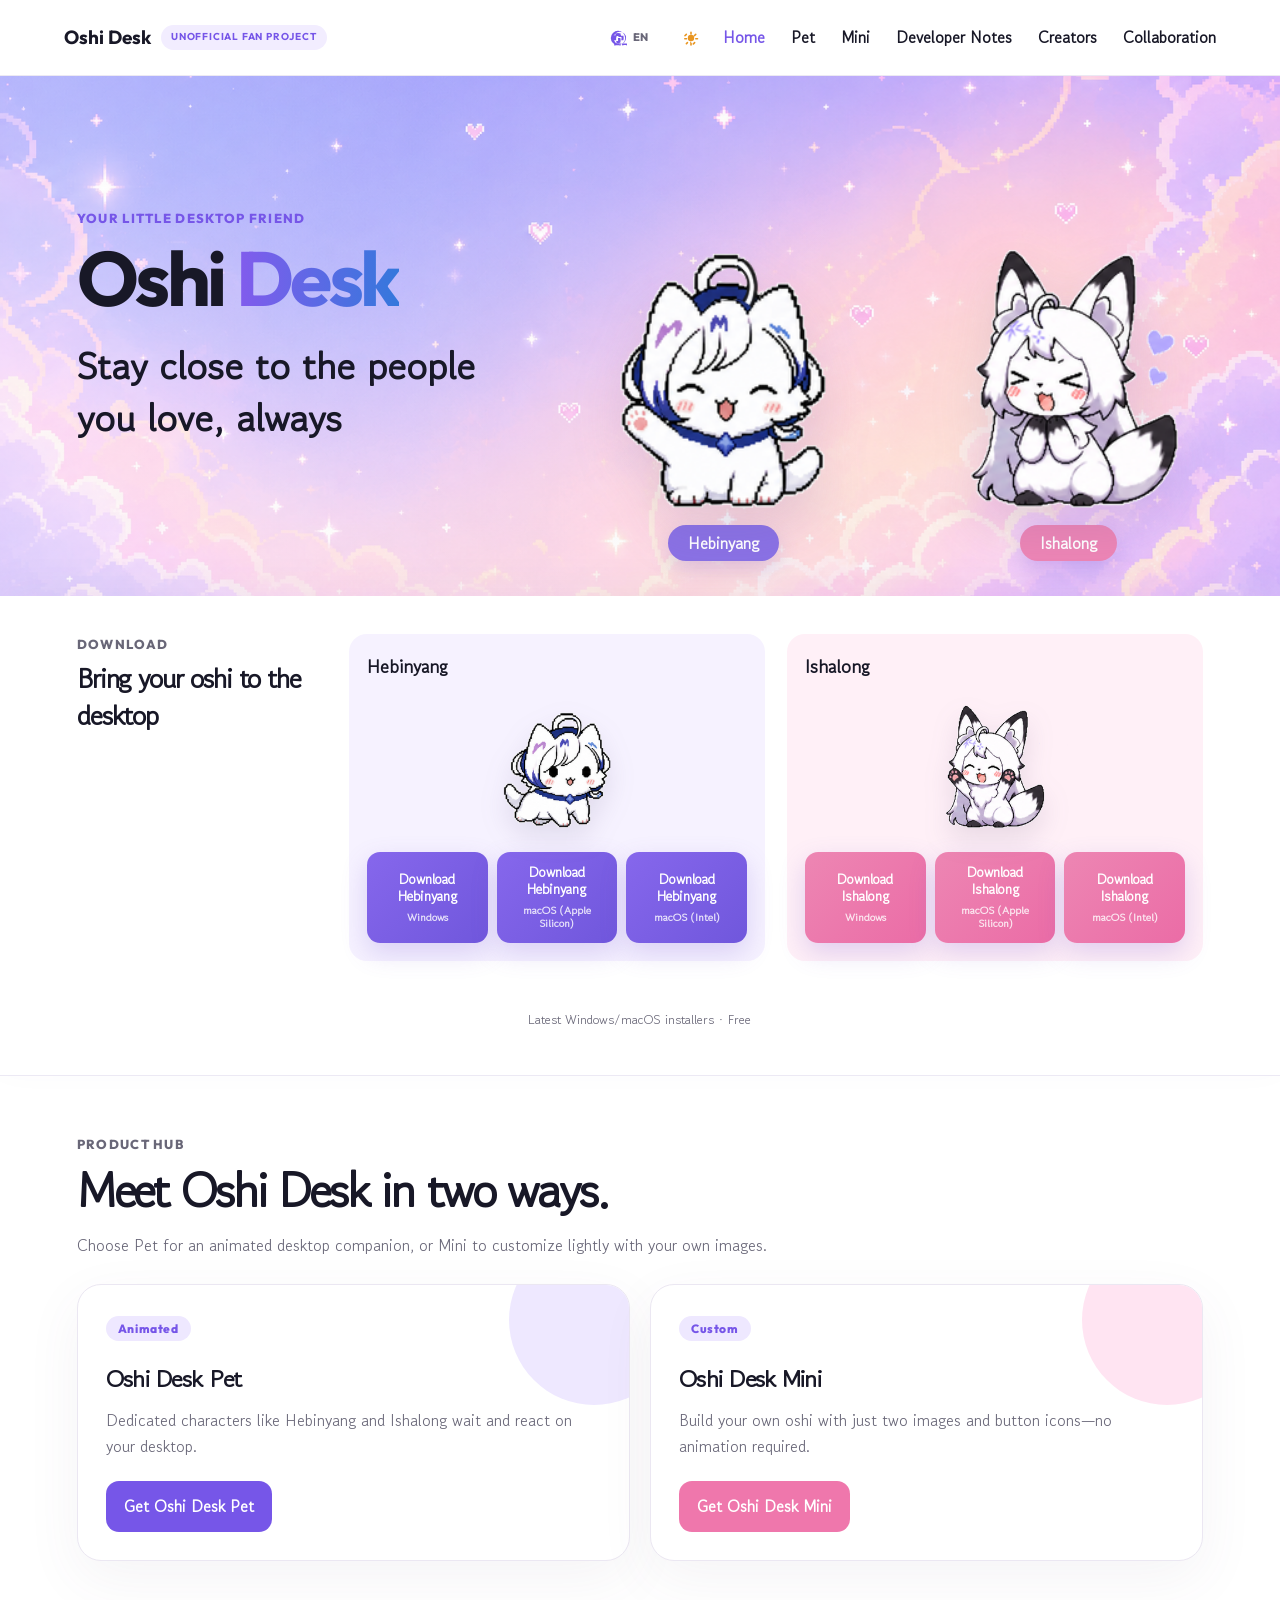
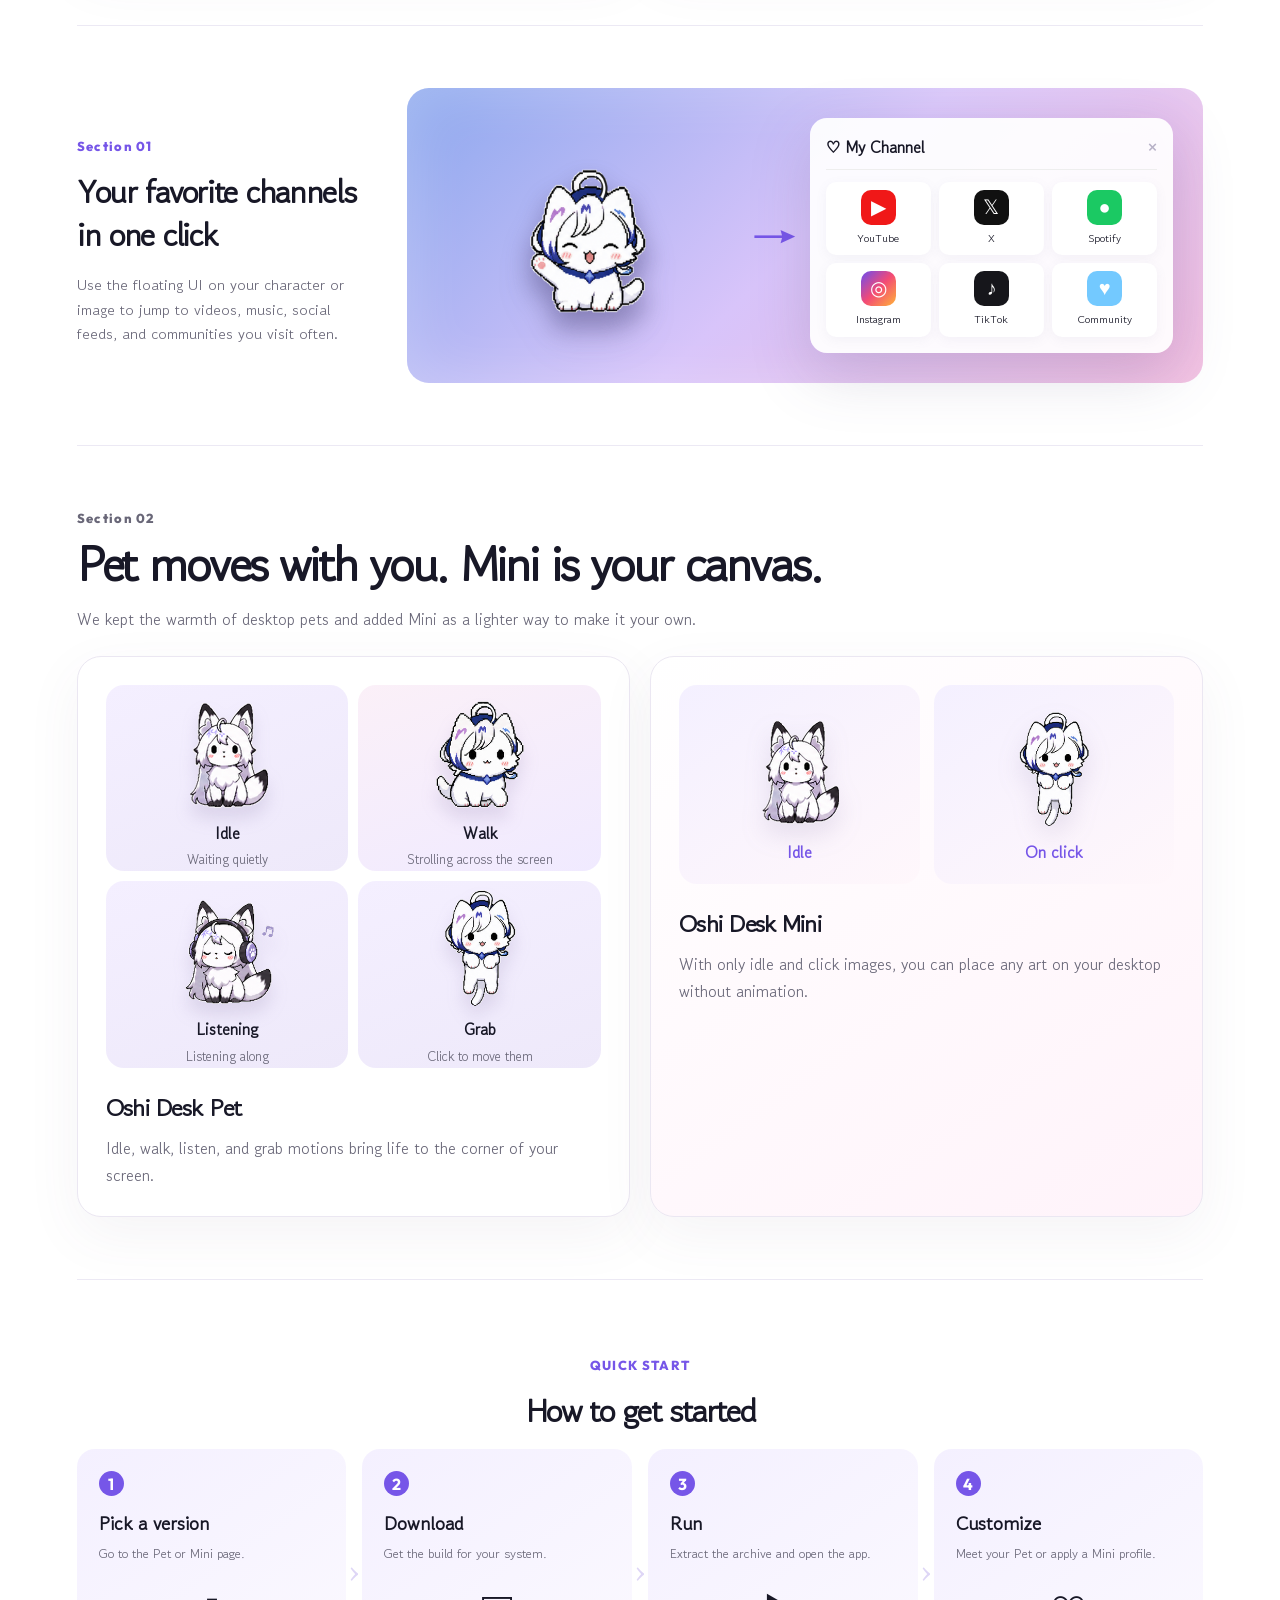
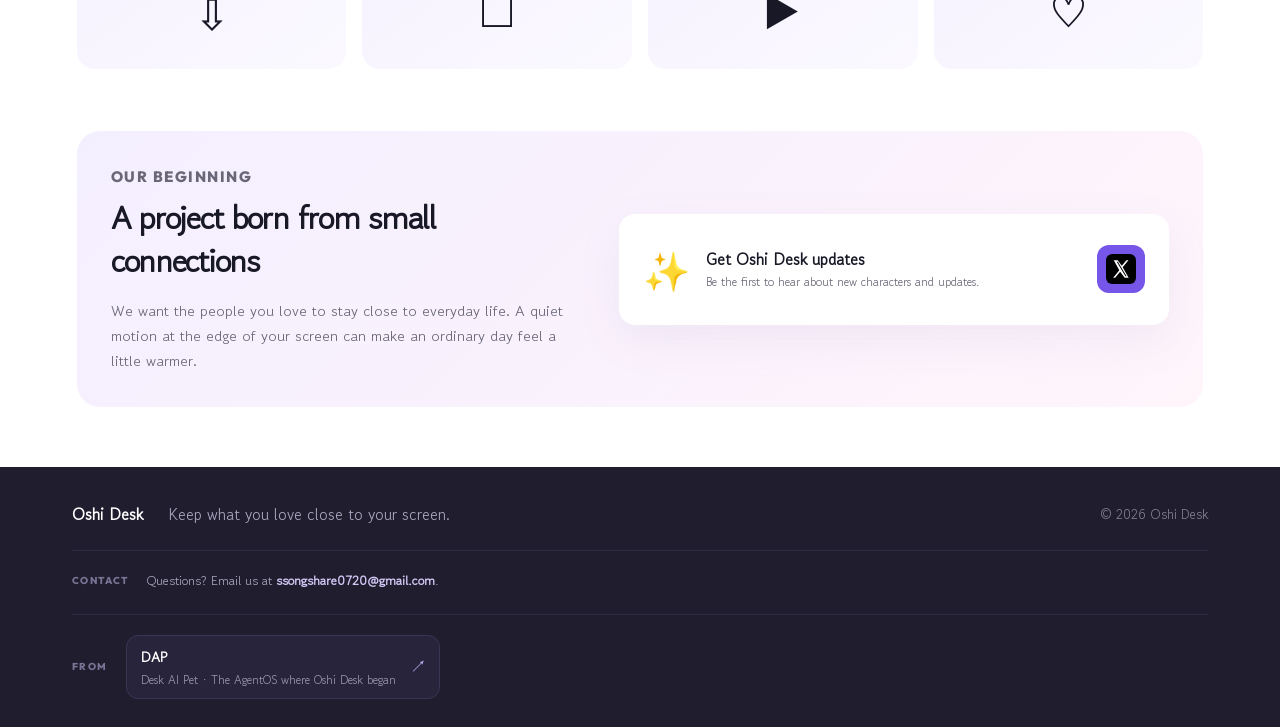
==== commit 062e1155: "feat(site): restore Mini page and navigation ahead of release Mini is launching soon, so bring back " ====
--- a/en/index.html
+++ b/en/index.html
@@ -121,6 +121,7 @@
       <nav class="nav" data-i18n-attr="aria-label:nav.aria" aria-label="Main">
         <a href="#top" aria-current="page" data-i18n="nav.home">Home</a>
         <a href="#download" data-i18n="nav.pet">Pet</a>
+        <a href="/mini.html" data-i18n="nav.mini">Mini</a>
         <a href="/developer-notes.html" data-i18n="nav.notes">Developer Notes</a>
         <a href="/creators.html" data-i18n="nav.creators">Creators</a>
         <a href="/collaboration.html" data-i18n="nav.collaboration">Collaboration</a>
@@ -177,13 +178,13 @@
             <span class="hub-badge" data-i18n="hub.petBadge">Animated</span>
             <h3 data-i18n="hub.petTitle">Oshi Desk Pet</h3>
             <p data-i18n="hub.petP">헤비냥, 이샤롱처럼 움직이는 전용 캐릭터가 바탕화면 위에서 기다리고 반응합니다.</p>
-            <a class="hub-link" href="#download" data-i18n="hub.petLink">Oshi Desk Pet 다운로드 받기</a>
-          </article>
-          <article class="hub-card mini-card is-coming-soon">
-            <span class="hub-badge" data-i18n="hub.miniBadgeSoon">Coming Soon</span>
+            <a class="hub-link" href="/pet.html" data-i18n="hub.petLink">Oshi Desk Pet 다운로드 받기</a>
+          </article>
+          <article class="hub-card mini-card">
+            <span class="hub-badge" data-i18n="hub.miniBadge">Custom</span>
             <h3 data-i18n="hub.miniTitle">Oshi Desk Mini</h3>
             <p data-i18n="hub.miniP">애니메이션 없이도 원하는 이미지 두 장과 버튼 아이콘만으로 나만의 오시를 만들 수 있습니다.</p>
-            <span class="hub-link pink is-disabled" data-i18n="hub.miniSoon">준비 중</span>
+            <a class="hub-link pink" href="/mini.html" data-i18n="hub.miniLink">Oshi Desk Mini 다운로드 받기</a>
           </article>
         </div>
       </section>
@@ -228,14 +229,13 @@
             <h3 data-i18n="products.petTitle">Oshi Desk Pet</h3>
             <p data-i18n="products.petP">대기, 걷기, 듣기, 잡기 등 여러 동작으로 바탕화면 위에서 살아 움직이는 느낌을 전합니다.</p>
           </article>
-          <article class="feature-card mini-feature is-coming-soon">
+          <article class="feature-card mini-feature">
             <div class="mini-preview">
               <figure><img src="/assets/idle.png" data-i18n-attr="alt:products.miniIdleAlt" alt="평상 시 예시"><figcaption data-i18n="products.miniIdle">평상 시</figcaption></figure>
               <figure><img src="/assets/grabbed.png" data-i18n-attr="alt:products.miniClickAlt" alt="클릭 시 예시"><figcaption data-i18n="products.miniClick">클릭 시</figcaption></figure>
             </div>
             <h3 data-i18n="products.miniTitle">Oshi Desk Mini</h3>
             <p data-i18n="products.miniP">평상 시와 클릭 시 이미지 두 장만 준비하면 애니메이션 없이도 원하는 그림을 데스크톱에 올릴 수 있습니다.</p>
-            <p class="coming-soon-note" data-i18n="products.miniSoon">Mini는 준비 중입니다.</p>
           </article>
         </div>
       </section>
--- a/styles.css
+++ b/styles.css
@@ -3,7 +3,7 @@
 .center{text-align:center}
 .project-note{margin-bottom:60px;background:linear-gradient(135deg,#f4efff,#fff5fb);border-radius:23px;padding:34px;display:grid;grid-template-columns:1fr 1.2fr;gap:50px;align-items:center}.project-link{display:flex;align-items:center;gap:16px;background:#fff;padding:24px;border-radius:16px;box-shadow:0 15px 45px #7966aa17}.project-link>span{font-size:38px}.project-link p{font-size:12px}.project-link a{margin-left:auto;text-decoration:none;color:white;background:var(--purple);padding:10px 15px;border-radius:10px;white-space:nowrap}footer.site-footer{background:#1f1d2e;color:white;padding:34px clamp(24px,6vw,72px) 28px;display:flex;flex-direction:column;gap:22px}.footer-brand{display:flex;flex-wrap:wrap;gap:10px 25px;align-items:center}.footer-brand span{color:#aaa5bd}.footer-brand small{margin-left:auto;color:#858092}.footer-contact{padding-top:20px;border-top:1px solid #2e2b42;display:flex;flex-wrap:wrap;align-items:center;gap:8px 18px}.footer-contact-copy{margin:0;font-size:13px;color:#aaa5bd;line-height:1.6}.footer-contact-copy a{color:#d4c8f5;text-decoration:none;font-weight:700}.footer-contact-copy a:hover{text-decoration:underline}.footer-origin{padding-top:20px;border-top:1px solid #2e2b42;display:flex;flex-wrap:wrap;align-items:center;gap:12px 18px}.footer-origin-label{margin:0;font-family:Outfit,sans-serif;font-size:10px;font-weight:800;letter-spacing:.14em;color:#7a7394}.footer-origin-link{display:flex;align-items:center;gap:12px;padding:10px 14px;border-radius:12px;background:#28243c;border:1px solid #3a3552;text-decoration:none;color:#e8e4f4;transition:.2s background,.2s border-color}.footer-origin-link:hover{background:#312c48;border-color:#5a5380}.footer-origin-copy{display:flex;flex-direction:column;gap:2px}.footer-origin-copy b{font-size:14px;font-weight:700;color:#fff}.footer-origin-copy small{font-size:12px;color:#9d96b3;line-height:1.45}.footer-origin-arrow{margin-left:4px;font-size:14px;color:#b8a8e8}.toast{position:fixed;left:50%;bottom:25px;transform:translate(-50%,30px);background:#282439;color:#fff;padding:12px 22px;border-radius:99px;opacity:0;pointer-events:none;transition:.25s;z-index:30}.toast.show{opacity:1;transform:translate(-50%,0)}.reveal{opacity:1;transform:none;transition:.7s ease}@media (prefers-reduced-motion:no-preference){.reveal.reveal-ready{opacity:0;transform:translateY(20px)}.reveal.reveal-ready.visible{opacity:1;transform:none}}.reveal.visible{opacity:1;transform:none}
 @media(max-width:900px){.section-grid{grid-template-columns:1fr}.mood-grid{grid-template-columns:repeat(2,1fr)}.hero-art{background-position:58% center;opacity:.55}.hero-copy{padding-bottom:110px}.steps{grid-template-columns:repeat(2,1fr)}.steps article:nth-child(2):after{display:none}.project-note{grid-template-columns:1fr}.nav{gap:18px}}
-@media(max-width:650px){.site-header{height:64px;padding:0 20px}.menu-toggle{display:block}.nav{position:absolute;top:64px;left:16px;right:16px;padding:18px;display:none;flex-direction:column;align-items:stretch;background:white;border-radius:16px;box-shadow:0 15px 45px #443e661f}.nav.open{display:flex}.hero{min-height:690px;align-items:start}.hero-art{background-position:66% bottom;background-size:auto 62%;background-repeat:no-repeat;opacity:.9}.hero-copy{width:calc(100% - 40px);padding:58px 0}.hero h1{font-size:48px}.hero-lead{font-size:25px}.download-row{flex-direction:column;width:230px}.download-btn{min-width:0}.hero-note{display:none}.page-shell{width:calc(100% - 36px)}.feature{padding:45px 0;gap:25px}.mood-grid{grid-template-columns:1fr 1fr}.mood-card{min-height:175px}.mood-card .cat-emoji{font-size:62px}.channel-demo{grid-template-columns:1fr;padding:20px}.arrow{transform:rotate(90deg);line-height:1}.steps{grid-template-columns:1fr}.steps article:after{display:none!important}.project-note{padding:23px;gap:24px}.project-link{align-items:flex-start;flex-wrap:wrap}.project-link a{margin:0;width:100%;text-align:center}.footer-brand{flex-direction:column;align-items:flex-start;gap:4px}.footer-brand small{margin:6px 0 0}.footer-contact{flex-direction:column;align-items:flex-start}.footer-origin{flex-direction:column;align-items:stretch}.footer-origin-link{width:100%}}
+@media(max-width:650px){.site-header{height:64px;padding:0 20px}.menu-toggle{display:block}.nav{top:64px;left:16px;right:16px;width:auto}.hero{min-height:690px;align-items:start}.hero-art{background-position:66% bottom;background-size:auto 62%;background-repeat:no-repeat;opacity:.9}.hero-copy{width:calc(100% - 40px);padding:58px 0}.hero h1{font-size:48px}.hero-lead{font-size:25px}.download-row{flex-direction:column;width:230px}.download-btn{min-width:0}.hero-note{display:none}.page-shell{width:calc(100% - 36px)}.feature{padding:45px 0;gap:25px}.mood-grid{grid-template-columns:1fr 1fr}.mood-card{min-height:175px}.mood-card .cat-emoji{font-size:62px}.channel-demo{grid-template-columns:1fr;padding:20px}.arrow{transform:rotate(90deg);line-height:1}.steps{grid-template-columns:1fr}.steps article:after{display:none!important}.project-note{padding:23px;gap:24px}.project-link{align-items:flex-start;flex-wrap:wrap}.project-link a{margin:0;width:100%;text-align:center}.footer-brand{flex-direction:column;align-items:flex-start;gap:4px}.footer-brand small{margin:6px 0 0}.footer-contact{flex-direction:column;align-items:flex-start}.footer-origin{flex-direction:column;align-items:stretch}.footer-origin-link{width:100%}}
 .channel-grid button{display:flex;flex-direction:column;align-items:center;border:0;color:var(--ink);font-size:11px;background:white;padding:8px 3px;border-radius:10px;box-shadow:0 3px 12px #766d9b12;cursor:pointer}
 @media(prefers-reduced-motion:reduce){html{scroll-behavior:auto}.reveal,.reveal.reveal-ready{opacity:1;transform:none;transition:none}.cat-emoji{animation:none!important}}
 
@@ -46,6 +46,12 @@
 .nav{gap:26px}.nav a[aria-current="page"]{color:var(--purple)}
 .product-hub{padding:58px 0 64px;border-bottom:1px solid var(--line)}.hub-copy{max-width:760px;margin-bottom:26px}.hub-copy h2,.section-headline h2,.product-page-hero h1{font-size:clamp(31px,4vw,48px);line-height:1.18;margin:7px 0 13px;letter-spacing:-.045em}.hub-copy p,.section-headline p,.product-page-hero p,.download-heading p{color:var(--muted);margin:0}.hub-cards,.feature-pair,.mini-feature-grid{display:grid;grid-template-columns:repeat(2,minmax(0,1fr));gap:20px}.hub-card,.feature-card,.mini-info-card{position:relative;overflow:hidden;padding:28px;border-radius:24px;background:#fff;border:1px solid #ebe7f2;box-shadow:0 18px 55px #584f7610}.hub-card:before{content:"";position:absolute;right:-50px;top:-50px;width:170px;height:170px;border-radius:50%;background:#eee8ff}.mini-card:before{background:#ffe4f2}.hub-badge{display:inline-flex;margin-bottom:18px;padding:5px 12px;border-radius:99px;background:#eee8ff;color:var(--purple);font:800 12px Outfit,sans-serif;letter-spacing:.05em}.hub-card h3,.feature-card h3,.mini-info-card h3{font-size:24px;margin:0 0 8px;letter-spacing:-.03em}.hub-card p,.feature-card p,.mini-info-card p{color:var(--muted);margin:0}.hub-link{display:inline-flex;margin-top:22px;padding:12px 18px;border-radius:13px;background:var(--purple);color:#fff;text-decoration:none;font-weight:800}.hub-link.pink{background:var(--pink)}.section-headline{max-width:790px;margin-bottom:24px}.mood-grid.compact{grid-template-columns:repeat(2,1fr);margin-bottom:20px}.feature-card .mood-card{min-height:170px}.mini-feature{background:linear-gradient(145deg,#fff,#fff3fa)}.mini-preview{display:grid;grid-template-columns:repeat(2,1fr);gap:14px;margin-bottom:20px}.mini-preview figure{margin:0;padding:18px;text-align:center;border-radius:18px;background:linear-gradient(145deg,#f4f0ff,#fff7fb)}.mini-preview img{width:130px;height:130px;object-fit:contain;filter:drop-shadow(0 12px 12px #6b5a8d22)}.mini-preview figcaption{font-weight:800;color:var(--purple)}.product-page-hero{width:min(1160px,88%);margin:0 auto;padding:76px 0 58px;display:grid;grid-template-columns:1fr .9fr;gap:36px;align-items:center}.product-page-hero h1{font-family:Outfit,"Gowun Dodum",sans-serif}.pet-hero-art,.mini-hero-preview{display:flex;justify-content:center;align-items:end;gap:18px;padding:26px;border-radius:28px;background:linear-gradient(135deg,#f0ebff,#fff1f8)}.pet-hero-art img{width:min(45%,230px);height:auto;filter:drop-shadow(0 18px 18px #6953832a)}.mini-hero-preview figure{margin:0;text-align:center}.mini-hero-preview img{width:180px;height:180px;object-fit:contain}.mini-hero-preview figcaption{display:inline-block;margin-top:-4px;padding:5px 16px;border-radius:99px;background:#fff;color:var(--purple);font-weight:800}.product-download{border-top:1px solid var(--line)}.single-download{grid-template-columns:300px 1fr}.mini-download{grid-template-columns:repeat(3,minmax(0,1fr));background:linear-gradient(145deg,#f5f0ff,#fff2f8)}.button-example{display:grid;grid-template-columns:auto 1fr;gap:12px 10px;align-items:center;margin-bottom:22px;padding:18px;border-radius:18px;background:#f7f3ff}.button-icon{display:grid;place-items:center;width:42px;height:42px;border-radius:12px;background:#f01818;color:#fff;font-weight:900}.button-icon.x{background:#111}.button-icon.heart{background:#ef77ac}.profile-flow{display:flex;flex-wrap:wrap;align-items:center;gap:10px;margin-bottom:22px;padding:22px;border-radius:18px;background:#fff4fa}.profile-flow span{padding:10px 13px;border-radius:99px;background:#fff;color:var(--purple);font-weight:800}.profile-flow b{color:var(--pink)}@media(max-width:1050px){.product-page-hero,.single-download{grid-template-columns:1fr}.hub-cards,.feature-pair,.mini-feature-grid{grid-template-columns:1fr}}@media(max-width:650px){.product-hub{padding:42px 0}.hub-card,.feature-card,.mini-info-card{padding:22px}.mood-grid.compact,.mini-preview,.mini-download{grid-template-columns:1fr}.product-page-hero{width:calc(100% - 36px);padding:48px 0 36px}.pet-hero-art,.mini-hero-preview{padding:18px}.mini-hero-preview img{width:135px;height:135px}.product-page-hero{gap:22px}}
 .hub-link.is-disabled{display:inline-flex;margin-top:22px;padding:12px 18px;border-radius:13px;background:#d8d2e6;color:#fff;font-weight:800;opacity:.88}.hub-card.is-coming-soon,.feature-card.is-coming-soon{opacity:.92}.coming-soon-note{margin:14px 0 0;padding:8px 12px;border-radius:10px;background:#fff0f7;color:var(--pink);font-size:13px;font-weight:800}html.dark .hub-link.is-disabled{background:#3a3552;color:#c9c2dc}html.dark .coming-soon-note{background:#2a1e28}
+.header-actions{display:flex;align-items:center;gap:12px;margin-left:auto;flex-shrink:0}
+.site-header{position:sticky}
+.brand{flex-shrink:0}
+.nav a{white-space:nowrap}
+@media(max-width:1100px){.nav{gap:16px;font-size:14px}}
+@media(max-width:900px){.menu-toggle{display:block}.nav{position:absolute;top:76px;right:clamp(24px,5vw,72px);left:auto;width:min(280px,calc(100% - 32px));padding:18px;display:none;flex-direction:column;align-items:stretch;gap:4px;background:#fff;border-radius:16px;box-shadow:0 15px 45px #443e661f;z-index:25}.nav.open{display:flex}.nav a{padding:10px 12px;border-radius:10px}.nav a:hover{background:var(--lav)}}
 .lang-switcher{position:relative}
 .lang-toggle{border:0;background:none;cursor:pointer;height:40px;padding:0 10px;border-radius:99px;display:flex;align-items:center;gap:6px;flex-shrink:0;transition:background .2s;color:var(--ink)}
 .lang-toggle:hover{background:var(--lav)}
@@ -94,6 +100,7 @@
 html.dark .footer-origin-link{background:#1a1728;border-color:#2e2a45}
 html.dark .toast{background:#e8e4f4;color:#141220}
 html.dark .nav.open{background:#1a1828;box-shadow:0 15px 45px #00000055}
+html.dark .nav a:hover{background:#221e38}
 html.dark .hub-card,html.dark .feature-card,html.dark .mini-info-card{background:#1a1728;border-color:#2e2a45}
 html.dark .hub-card:before{background:#221e38}
 html.dark .mini-card:before{background:#2a1e28}
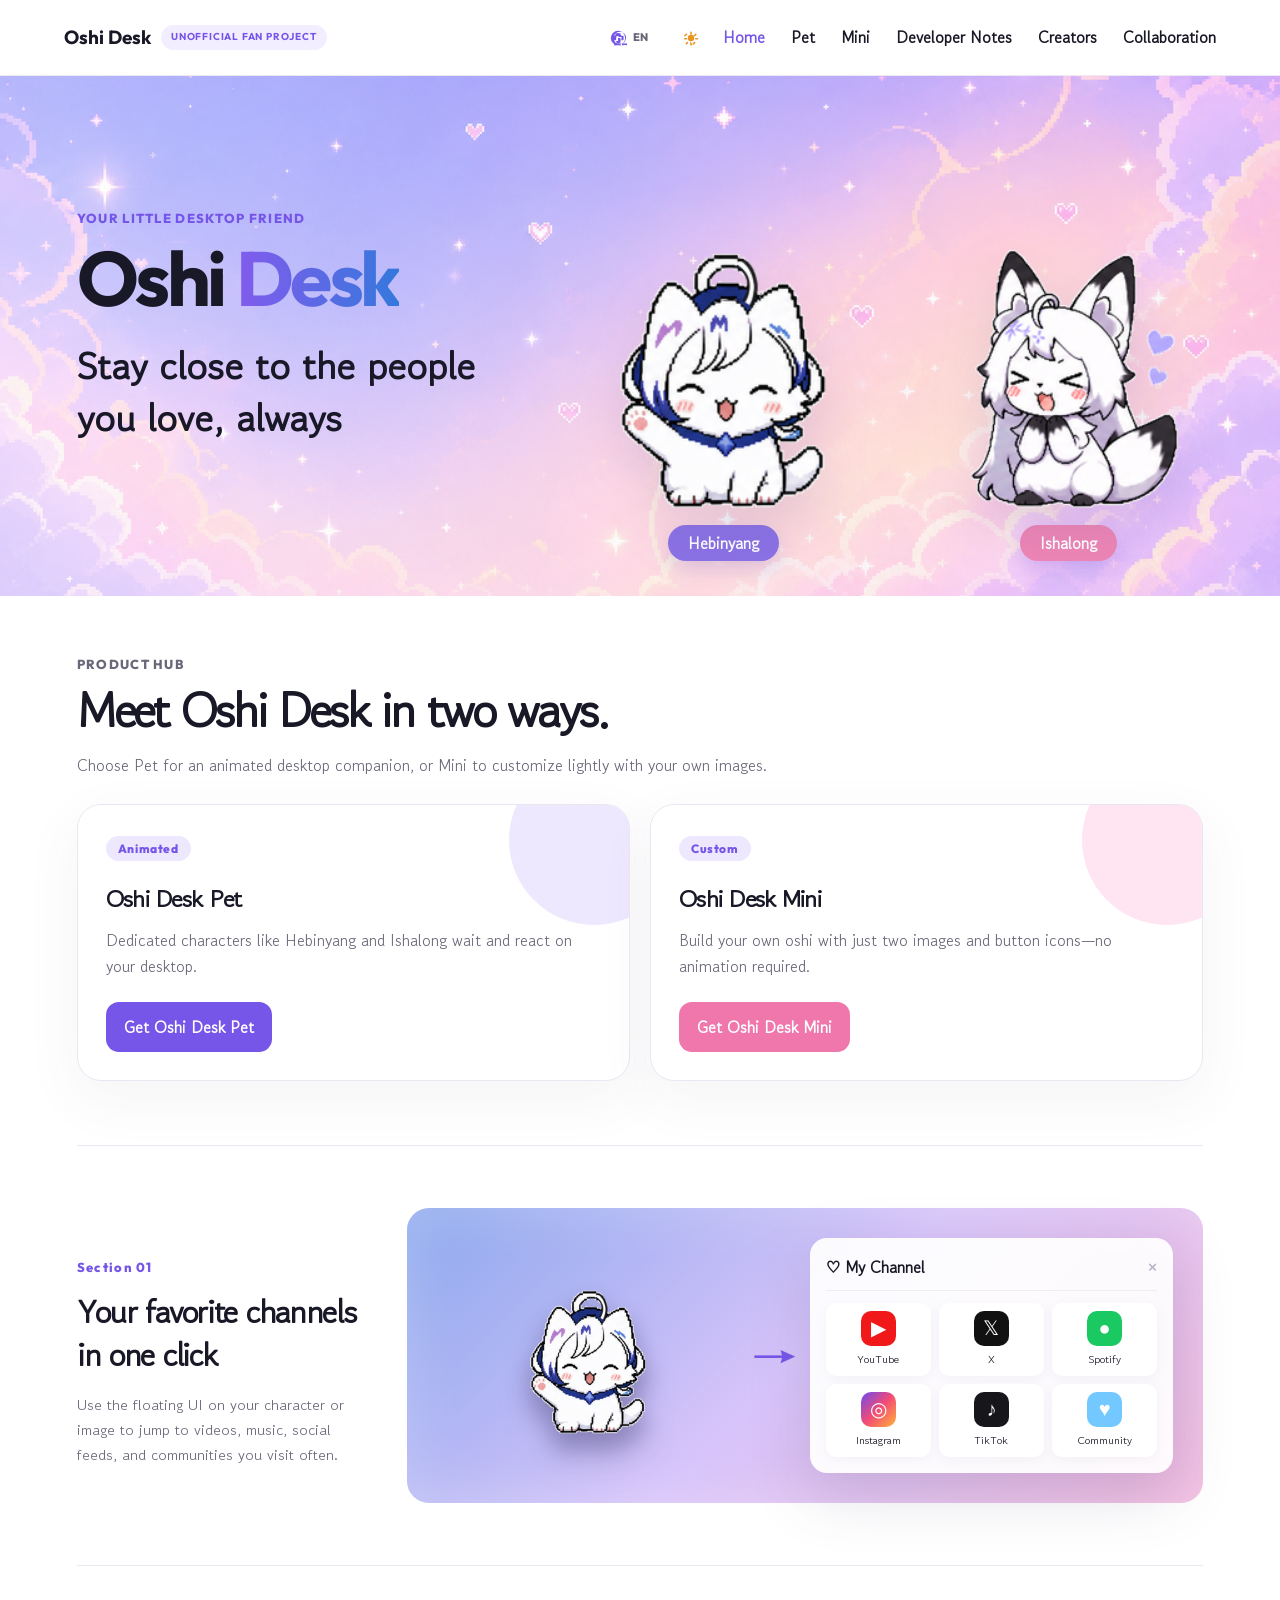
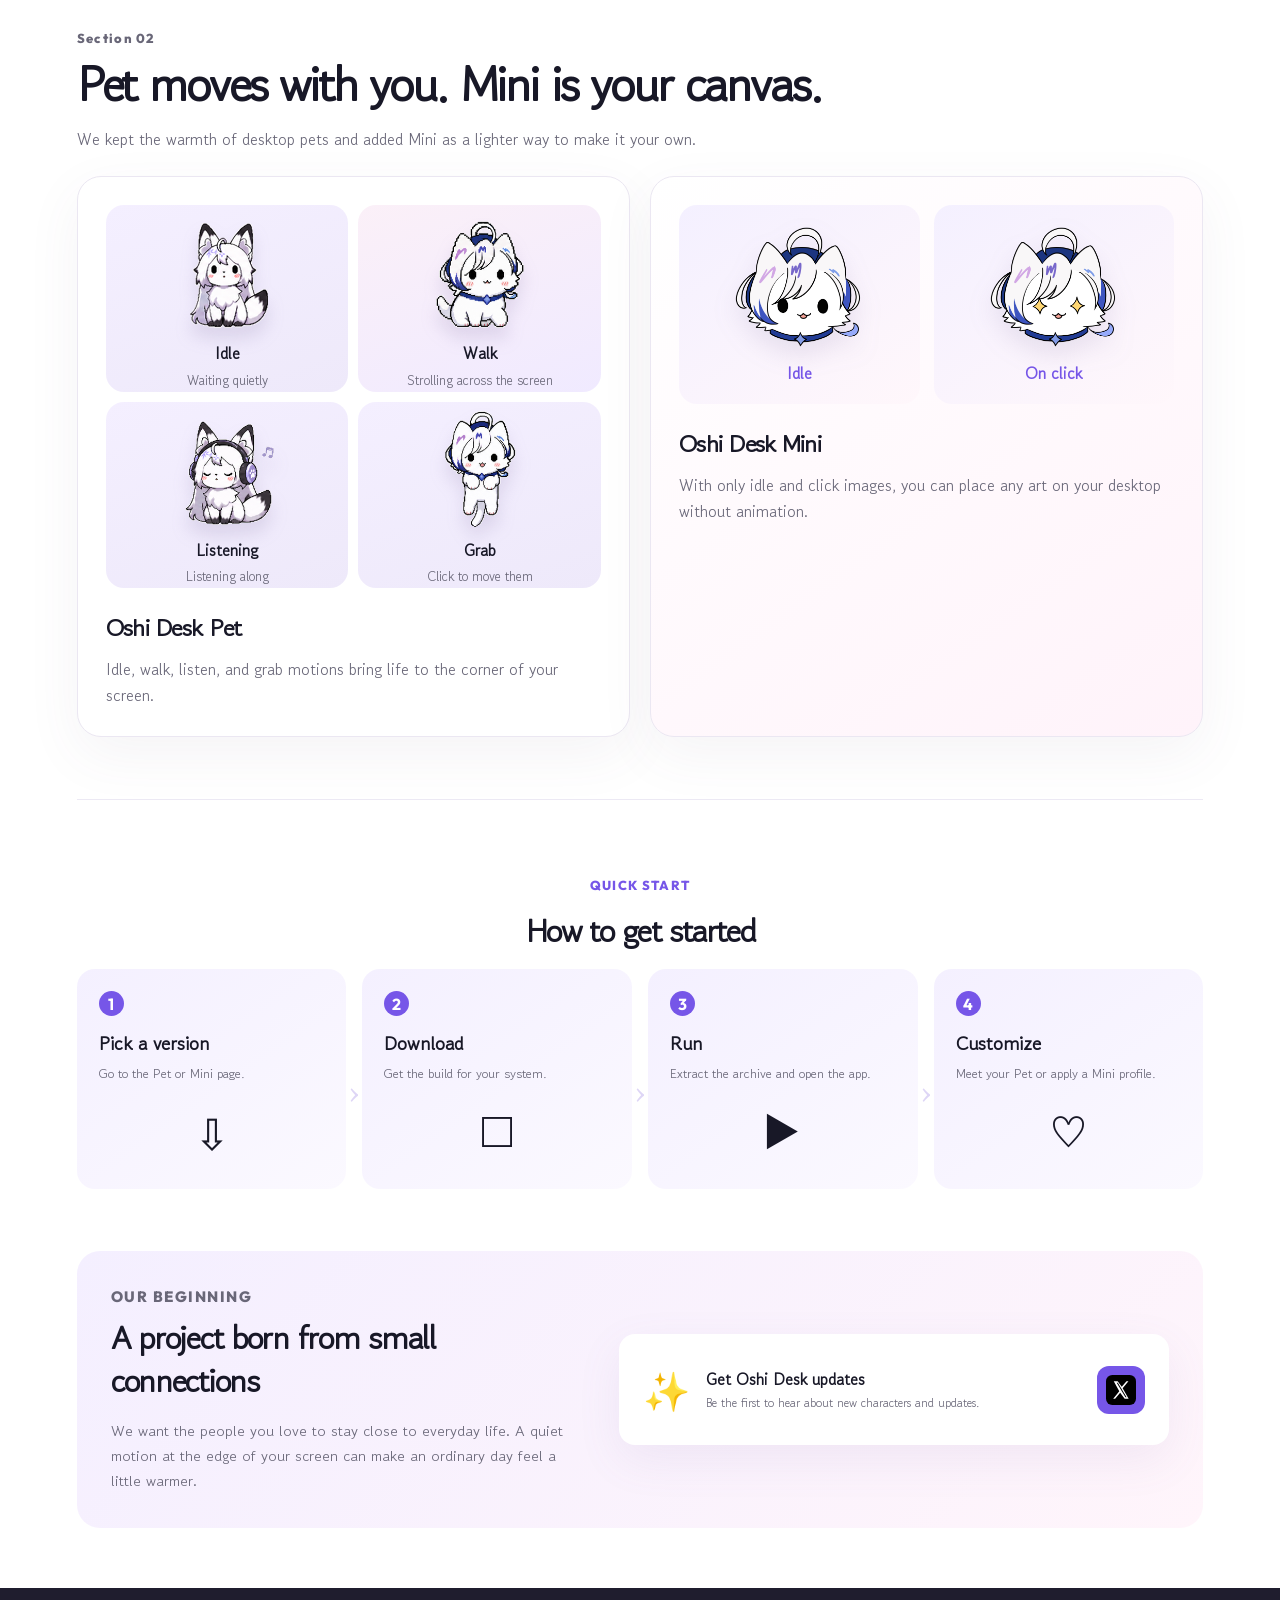
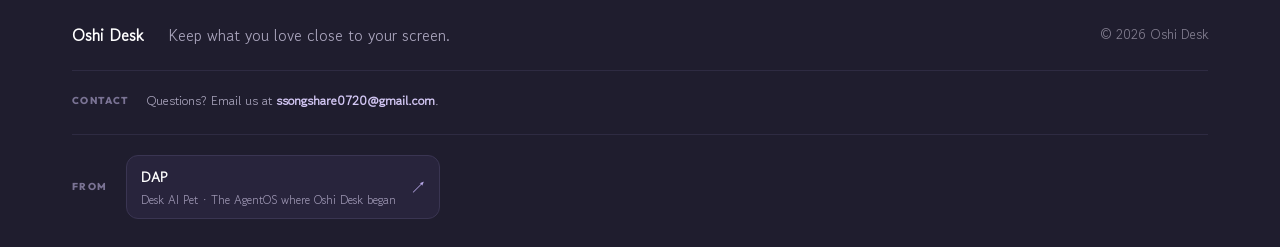
==== commit 9ba44be0: "feat(site): align subpages and home with Pet/Mini split and add Mini assets. Restore creators, colla" ====
--- a/en/index.html
+++ b/en/index.html
@@ -120,7 +120,7 @@
       <button class="menu-toggle" data-i18n-attr="aria-label:menu.open" aria-expanded="false" aria-label="Open menu">☰</button>
       <nav class="nav" data-i18n-attr="aria-label:nav.aria" aria-label="Main">
         <a href="#top" aria-current="page" data-i18n="nav.home">Home</a>
-        <a href="#download" data-i18n="nav.pet">Pet</a>
+        <a href="/pet.html" data-i18n="nav.pet">Pet</a>
         <a href="/mini.html" data-i18n="nav.mini">Mini</a>
         <a href="/developer-notes.html" data-i18n="nav.notes">Developer Notes</a>
         <a href="/creators.html" data-i18n="nav.creators">Creators</a>
@@ -140,29 +140,6 @@
         <p class="eyebrow">YOUR LITTLE DESKTOP FRIEND</p>
         <h1>Oshi <span>Desk</span></h1>
         <p class="hero-lead" data-i18n="hero.lead" data-i18n-html="true">좋아하는 사람과 늘,<br>함께할 수 있도록</p>
-      </div>
-    </section>
-
-    <section class="download-section" id="download" aria-labelledby="download-title">
-      <div class="download-shell">
-        <div class="download-heading"><p class="section-label">DOWNLOAD</p><h2 id="download-title" data-i18n="download.title">나의 오시를 데스크톱으로</h2></div>
-        <div class="download-groups">
-          <div class="download-group heavinyang-download">
-            <h3 data-i18n="characters.hebi">헤비냥</h3>
-            <img class="download-character" src="/assets/download-heavinyang.png" data-i18n-attr="alt:download.heavinyangAlt" alt="달리는 헤비냥">
-            <a class="download-btn purple" href="#" data-character="hebi" data-platform="win" rel="noopener noreferrer"><b><span class="dl-label" data-i18n="download.hebi">헤비냥 다운로드</span><small class="dl-platform" data-i18n="platform.win">Windows</small></b></a>
-            <a class="download-btn purple" href="#" data-character="hebi" data-platform="mac_arm64" rel="noopener noreferrer"><b><span class="dl-label" data-i18n="download.hebi">헤비냥 다운로드</span><small class="dl-platform" data-i18n="platform.mac_arm64">macOS (Apple Silicon)</small></b></a>
-            <a class="download-btn purple" href="#" data-character="hebi" data-platform="mac_x64" rel="noopener noreferrer"><b><span class="dl-label" data-i18n="download.hebi">헤비냥 다운로드</span><small class="dl-platform" data-i18n="platform.mac_x64">macOS (Intel)</small></b></a>
-          </div>
-          <div class="download-group ishalong-download">
-            <h3 data-i18n="characters.isha">이샤롱</h3>
-            <img class="download-character" src="/assets/download-ishalong.png" data-i18n-attr="alt:download.ishalongAlt" alt="기뻐하는 이샤롱">
-            <a class="download-btn pink" href="#" data-character="isha" data-platform="win" rel="noopener noreferrer"><b><span class="dl-label" data-i18n="download.isha">이샤롱 다운로드</span><small class="dl-platform" data-i18n="platform.win">Windows</small></b></a>
-            <a class="download-btn pink" href="#" data-character="isha" data-platform="mac_arm64" rel="noopener noreferrer"><b><span class="dl-label" data-i18n="download.isha">이샤롱 다운로드</span><small class="dl-platform" data-i18n="platform.mac_arm64">macOS (Apple Silicon)</small></b></a>
-            <a class="download-btn pink" href="#" data-character="isha" data-platform="mac_x64" rel="noopener noreferrer"><b><span class="dl-label" data-i18n="download.isha">이샤롱 다운로드</span><small class="dl-platform" data-i18n="platform.mac_x64">macOS (Intel)</small></b></a>
-          </div>
-        </div>
-        <p class="download-note" data-i18n="download.note">최신 Windows/macOS 설치 파일 · 무료</p>
       </div>
     </section>
 
@@ -231,8 +208,8 @@
           </article>
           <article class="feature-card mini-feature">
             <div class="mini-preview">
-              <figure><img src="/assets/idle.png" data-i18n-attr="alt:products.miniIdleAlt" alt="평상 시 예시"><figcaption data-i18n="products.miniIdle">평상 시</figcaption></figure>
-              <figure><img src="/assets/grabbed.png" data-i18n-attr="alt:products.miniClickAlt" alt="클릭 시 예시"><figcaption data-i18n="products.miniClick">클릭 시</figcaption></figure>
+              <figure><img src="/assets/mini-idle.png" data-i18n-attr="alt:products.miniIdleAlt" alt="평상 시 예시"><figcaption data-i18n="products.miniIdle">평상 시</figcaption></figure>
+              <figure><img src="/assets/mini-click.png" data-i18n-attr="alt:products.miniClickAlt" alt="클릭 시 예시"><figcaption data-i18n="products.miniClick">클릭 시</figcaption></figure>
             </div>
             <h3 data-i18n="products.miniTitle">Oshi Desk Mini</h3>
             <p data-i18n="products.miniP">평상 시와 클릭 시 이미지 두 장만 준비하면 애니메이션 없이도 원하는 그림을 데스크톱에 올릴 수 있습니다.</p>
